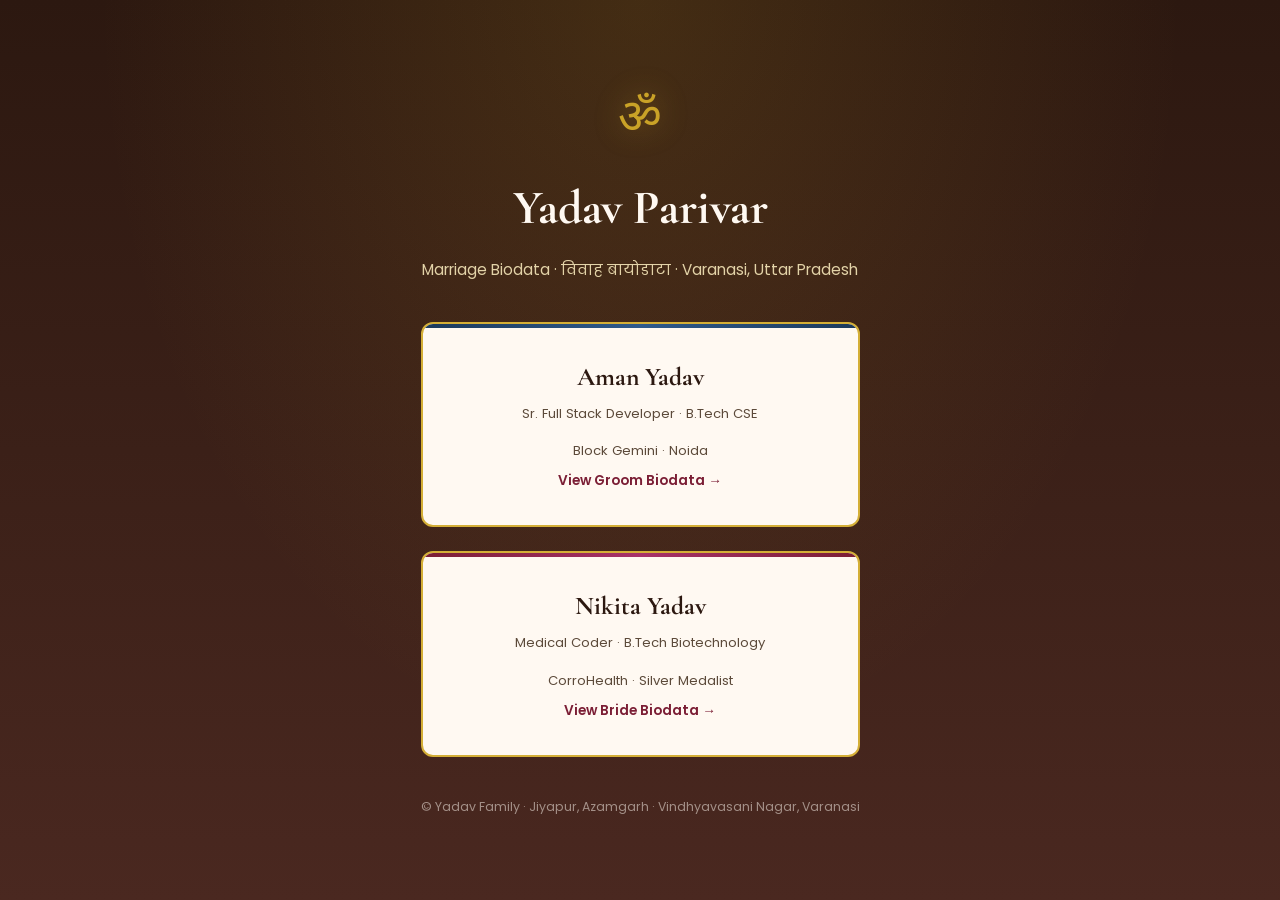
==== index.html @ 24ff95c3 "Add marriage biodata for Aman and Nikita Yadav. Heritage gold traditional design with Hindi-English " ====
<!DOCTYPE html>
<html lang="en">

<head>
  <meta charset="UTF-8" />
  <meta name="viewport" content="width=device-width, initial-scale=1.0" />
  <title>Yadav Family — Marriage Biodata</title>
  <meta name="description" content="Marriage biodata profiles for Aman Yadav and Nikita Yadav — Yadav family, Varanasi." />
  <link rel="stylesheet" href="styles.css" />
</head>

<body>
  <div class="landing">
    <div class="landing-inner">
      <div class="landing-om">ॐ</div>
      <h1>Yadav Parivar</h1>
      <p class="landing-sub">Marriage Biodata · विवाह बायोडाटा · Varanasi, Uttar Pradesh</p>

      <div class="landing-cards">
        <a href="aman-yadav.html" class="landing-card groom">
          <h2>Aman Yadav</h2>
          <p class="role">Sr. Full Stack Developer · B.Tech CSE</p>
          <p style="font-size:0.82rem;color:#5C4A3A;">Block Gemini · Noida</p>
          <span class="cta">View Groom Biodata →</span>
        </a>
        <a href="nikita-yadav.html" class="landing-card bride">
          <h2>Nikita Yadav</h2>
          <p class="role">Medical Coder · B.Tech Biotechnology</p>
          <p style="font-size:0.82rem;color:#5C4A3A;">CorroHealth · Silver Medalist</p>
          <span class="cta">View Bride Biodata →</span>
        </a>
      </div>

      <p class="landing-footer">© Yadav Family · Jiyapur, Azamgarh · Vindhyavasani Nagar, Varanasi</p>
    </div>
  </div>
</body>

</html>
---- styles.css ----
/* ─── Indian Marriage Biodata — Shared Design System ─── */
@import url('https://fonts.googleapis.com/css2?family=Cormorant+Garamond:ital,wght@0,400;0,600;0,700;1,400&family=Noto+Sans+Devanagari:wght@400;500;600&family=Poppins:wght@300;400;500;600&display=swap');

*, *::before, *::after { box-sizing: border-box; margin: 0; padding: 0; }

:root {
  --cream: #FFF9F2;
  --cream2: #FDF3E7;
  --parchment: #FAF0E4;
  --maroon: #7B1E35;
  --maroon-dark: #5C1228;
  --gold: #C9A227;
  --gold-light: #E8C547;
  --gold-pale: #F5E6B8;
  --text: #2C1810;
  --text-muted: #5C4A3A;
  --border-gold: #D4AF37;
  --placeholder-bg: #EDE4D8;
  --ff-display: 'Cormorant Garamond', Georgia, serif;
  --ff-body: 'Poppins', sans-serif;
  --ff-hindi: 'Noto Sans Devanagari', sans-serif;
}

/* Theme variants */
.theme-groom {
  --accent: #1B3A5C;
  --accent-light: #2E5A8C;
  --header-bg: linear-gradient(135deg, #1B3A5C 0%, #2E5A8C 50%, #1B3A5C 100%);
  --ribbon: #1B3A5C;
}

.theme-bride {
  --accent: #8B2252;
  --accent-light: #A8326A;
  --header-bg: linear-gradient(135deg, #7B1E35 0%, #A8326A 50%, #7B1E35 100%);
  --ribbon: #8B2252;
}

html { scroll-behavior: smooth; }

body {
  font-family: var(--ff-body);
  background: #E8DDD0;
  color: var(--text);
  line-height: 1.65;
  min-height: 100vh;
}

/* ─── Landing page ─── */
.landing {
  min-height: 100vh;
  display: flex;
  flex-direction: column;
  align-items: center;
  justify-content: center;
  padding: 2rem;
  background:
    radial-gradient(ellipse at top, rgba(201, 162, 39, 0.15) 0%, transparent 60%),
    linear-gradient(180deg, #2C1810 0%, #4A2820 100%);
}

.landing-inner { text-align: center; max-width: 720px; }

.landing-om {
  font-family: var(--ff-hindi);
  font-size: 3rem;
  color: var(--gold);
  margin-bottom: 0.5rem;
  text-shadow: 0 0 30px rgba(201, 162, 39, 0.4);
}

.landing h1 {
  font-family: var(--ff-display);
  font-size: clamp(2rem, 5vw, 3rem);
  color: var(--cream);
  font-weight: 700;
  margin-bottom: 0.5rem;
}

.landing-sub {
  color: var(--gold-pale);
  font-size: 0.95rem;
  margin-bottom: 2.5rem;
  opacity: 0.9;
}

.landing-cards {
  display: grid;
  grid-template-columns: repeat(auto-fit, minmax(260px, 1fr));
  gap: 1.5rem;
  width: 100%;
}

.landing-card {
  background: var(--cream);
  border: 2px solid var(--border-gold);
  border-radius: 12px;
  padding: 2rem 1.5rem;
  text-decoration: none;
  color: var(--text);
  transition: transform 0.25s, box-shadow 0.25s;
  position: relative;
  overflow: hidden;
}

.landing-card::before {
  content: '';
  position: absolute;
  top: 0; left: 0; right: 0;
  height: 4px;
  background: linear-gradient(90deg, var(--gold), var(--gold-light), var(--gold));
}

.landing-card:hover {
  transform: translateY(-6px);
  box-shadow: 0 20px 40px rgba(0,0,0,0.25);
}

.landing-card.groom::before { background: linear-gradient(90deg, #1B3A5C, #2E5A8C, #1B3A5C); }
.landing-card.bride::before { background: linear-gradient(90deg, #7B1E35, #A8326A, #7B1E35); }

.landing-card h2 {
  font-family: var(--ff-display);
  font-size: 1.6rem;
  margin-bottom: 0.3rem;
}

.landing-card .role {
  font-size: 0.82rem;
  color: var(--text-muted);
  margin-bottom: 1rem;
}

.landing-card .cta {
  display: inline-block;
  margin-top: 0.5rem;
  font-size: 0.85rem;
  font-weight: 600;
  color: var(--maroon);
}

.landing-footer {
  margin-top: 2.5rem;
  font-size: 0.78rem;
  color: rgba(255,249,242,0.5);
}

/* ─── Toolbar ─── */
.toolbar {
  position: sticky;
  top: 0;
  z-index: 100;
  background: rgba(44, 24, 16, 0.92);
  backdrop-filter: blur(12px);
  padding: 0.75rem 1.5rem;
  display: flex;
  justify-content: space-between;
  align-items: center;
  border-bottom: 1px solid rgba(201, 162, 39, 0.3);
}

.toolbar a, .toolbar button {
  font-family: var(--ff-body);
  font-size: 0.8rem;
  text-decoration: none;
  color: var(--gold-pale);
  background: none;
  border: 1px solid rgba(201, 162, 39, 0.4);
  padding: 0.45rem 1rem;
  border-radius: 6px;
  cursor: pointer;
  transition: all 0.2s;
}

.toolbar a:hover, .toolbar button:hover {
  background: rgba(201, 162, 39, 0.15);
  color: var(--gold-light);
}

.toolbar .print-btn {
  background: var(--gold);
  color: var(--maroon-dark);
  border-color: var(--gold);
  font-weight: 600;
}

.toolbar .print-btn:hover {
  background: var(--gold-light);
}

/* ─── Biodata page wrapper ─── */
.biodata-page {
  max-width: 820px;
  margin: 2rem auto 3rem;
  padding: 0 1rem;
}

.biodata-sheet {
  background: var(--cream);
  border: 3px double var(--border-gold);
  border-radius: 4px;
  box-shadow:
    0 0 0 6px var(--cream2),
    0 0 0 8px var(--border-gold),
    0 24px 60px rgba(44, 24, 16, 0.2);
  overflow: hidden;
  position: relative;
}

/* Corner ornaments */
.biodata-sheet::before,
.biodata-sheet::after {
  content: '✦';
  position: absolute;
  font-size: 1.2rem;
  color: var(--gold);
  opacity: 0.6;
  z-index: 1;
}
.biodata-sheet::before { top: 12px; left: 14px; }
.biodata-sheet::after { top: 12px; right: 14px; }

/* ─── Header band ─── */
.bio-header {
  background: var(--header-bg);
  padding: 1.8rem 2rem 1.5rem;
  text-align: center;
  position: relative;
}

.bio-header::after {
  content: '';
  position: absolute;
  bottom: 0; left: 0; right: 0;
  height: 4px;
  background: linear-gradient(90deg, transparent, var(--gold), var(--gold-light), var(--gold), transparent);
}

.bio-om {
  font-family: var(--ff-hindi);
  font-size: 1.8rem;
  color: var(--gold-light);
  margin-bottom: 0.3rem;
}

.bio-invocation {
  font-family: var(--ff-hindi);
  font-size: 0.75rem;
  color: rgba(255,249,242,0.75);
  letter-spacing: 0.05em;
  margin-bottom: 0.8rem;
}

.bio-title-en {
  font-family: var(--ff-display);
  font-size: 0.85rem;
  color: var(--gold-pale);
  letter-spacing: 0.25em;
  text-transform: uppercase;
  margin-bottom: 0.4rem;
}

.bio-name {
  font-family: var(--ff-display);
  font-size: clamp(2.2rem, 5vw, 3rem);
  color: #FFF9F2;
  font-weight: 700;
  line-height: 1.15;
  margin-bottom: 0.3rem;
}

.bio-tagline {
  font-size: 0.88rem;
  color: rgba(255,249,242,0.85);
  font-weight: 300;
  max-width: 520px;
  margin: 0 auto;
}

/* ─── Hero layout: photo + quick facts ─── */
.bio-hero {
  display: grid;
  grid-template-columns: 200px 1fr;
  gap: 1.5rem;
  padding: 1.8rem 2rem;
  border-bottom: 1px solid rgba(212, 175, 55, 0.3);
  background: linear-gradient(180deg, var(--cream2) 0%, var(--cream) 100%);
}

.photo-main {
  width: 180px;
  height: 220px;
  border: 2px solid var(--border-gold);
  border-radius: 4px;
  background: var(--placeholder-bg);
  display: flex;
  flex-direction: column;
  align-items: center;
  justify-content: center;
  gap: 0.5rem;
  color: var(--text-muted);
  font-size: 0.75rem;
  text-align: center;
  padding: 0.5rem;
  position: relative;
  overflow: hidden;
}

.photo-main::before {
  content: '';
  position: absolute;
  inset: 4px;
  border: 1px dashed rgba(212, 175, 55, 0.5);
  border-radius: 2px;
  pointer-events: none;
}

.photo-main .photo-icon {
  font-size: 2.5rem;
  opacity: 0.35;
}

.photo-main img {
  width: 100%;
  height: 100%;
  object-fit: cover;
  display: none;
}

.photo-main.has-photo img { display: block; }
.photo-main.has-photo .photo-placeholder-text { display: none; }

.quick-facts {
  display: grid;
  grid-template-columns: 1fr 1fr;
  gap: 0.6rem 1.2rem;
  align-content: start;
}

.fact-item {
  display: flex;
  flex-direction: column;
  gap: 0.1rem;
}

.fact-label {
  font-family: var(--ff-hindi);
  font-size: 0.68rem;
  color: var(--accent);
  font-weight: 600;
  letter-spacing: 0.02em;
}

.fact-label-en {
  font-size: 0.62rem;
  color: var(--text-muted);
  text-transform: uppercase;
  letter-spacing: 0.06em;
}

.fact-value {
  font-size: 0.88rem;
  color: var(--text);
  font-weight: 500;
}

.fact-value.placeholder {
  color: var(--text-muted);
  font-style: italic;
  font-weight: 400;
}

/* ─── Section blocks ─── */
.bio-body { padding: 0 2rem 2rem; }

.bio-section {
  margin-top: 1.6rem;
}

.section-head {
  display: flex;
  align-items: center;
  gap: 0.8rem;
  margin-bottom: 1rem;
  padding-bottom: 0.5rem;
  border-bottom: 2px solid var(--gold-pale);
}

.section-head .section-icon {
  width: 32px;
  height: 32px;
  background: var(--ribbon);
  color: var(--gold-light);
  border-radius: 50%;
  display: flex;
  align-items: center;
  justify-content: center;
  font-size: 0.9rem;
  flex-shrink: 0;
}

.section-head h3 {
  font-family: var(--ff-display);
  font-size: 1.25rem;
  color: var(--maroon-dark);
  font-weight: 700;
}

.section-head .hindi {
  font-family: var(--ff-hindi);
  font-size: 0.78rem;
  color: var(--text-muted);
  display: block;
  font-weight: 400;
}

/* Detail rows table */
.detail-grid {
  display: grid;
  grid-template-columns: 1fr 1fr;
  gap: 0.5rem 1.5rem;
}

.detail-row {
  display: flex;
  gap: 0.5rem;
  padding: 0.45rem 0;
  border-bottom: 1px dotted rgba(212, 175, 55, 0.25);
  font-size: 0.85rem;
}

.detail-row.full { grid-column: 1 / -1; }

.detail-key {
  min-width: 130px;
  color: var(--text-muted);
  font-size: 0.78rem;
  flex-shrink: 0;
}

.detail-key .hi {
  font-family: var(--ff-hindi);
  display: block;
  color: var(--accent);
  font-weight: 500;
  font-size: 0.72rem;
}

.detail-val {
  color: var(--text);
  font-weight: 500;
}

/* Family cards */
.family-grid {
  display: grid;
  grid-template-columns: 1fr 1fr;
  gap: 0.8rem;
}

.family-card {
  background: var(--parchment);
  border: 1px solid rgba(212, 175, 55, 0.35);
  border-radius: 8px;
  padding: 0.9rem 1rem;
  border-left: 3px solid var(--ribbon);
}

.family-relation {
  font-family: var(--ff-hindi);
  font-size: 0.72rem;
  color: var(--accent);
  font-weight: 600;
  margin-bottom: 0.2rem;
}

.family-name {
  font-family: var(--ff-display);
  font-size: 1.05rem;
  font-weight: 700;
  color: var(--maroon-dark);
  margin-bottom: 0.25rem;
}

.family-detail {
  font-size: 0.78rem;
  color: var(--text-muted);
  line-height: 1.55;
}

/* Photo gallery placeholders */
.photo-gallery {
  display: grid;
  grid-template-columns: repeat(4, 1fr);
  gap: 0.7rem;
  margin-top: 0.5rem;
}

.photo-thumb {
  aspect-ratio: 3/4;
  background: var(--placeholder-bg);
  border: 1px solid rgba(212, 175, 55, 0.4);
  border-radius: 4px;
  display: flex;
  flex-direction: column;
  align-items: center;
  justify-content: center;
  font-size: 0.65rem;
  color: var(--text-muted);
  text-align: center;
  gap: 0.3rem;
}

.photo-thumb .photo-icon { font-size: 1.4rem; opacity: 0.3; }

/* Partner preferences */
.pref-list {
  list-style: none;
  display: grid;
  grid-template-columns: 1fr 1fr;
  gap: 0.4rem 1rem;
}

.pref-list li {
  font-size: 0.84rem;
  color: var(--text);
  padding: 0.35rem 0;
  padding-left: 1rem;
  position: relative;
}

.pref-list li::before {
  content: '◆';
  position: absolute;
  left: 0;
  color: var(--gold);
  font-size: 0.55rem;
  top: 0.55rem;
}

/* Contact footer */
.bio-contact {
  margin-top: 1.6rem;
  padding: 1.2rem 1.5rem;
  background: linear-gradient(135deg, var(--maroon-dark) 0%, var(--maroon) 100%);
  border-radius: 8px;
  color: var(--cream);
  text-align: center;
}

.bio-contact h4 {
  font-family: var(--ff-display);
  font-size: 1.1rem;
  color: var(--gold-light);
  margin-bottom: 0.6rem;
}

.contact-rows {
  display: flex;
  flex-wrap: wrap;
  justify-content: center;
  gap: 0.8rem 2rem;
  font-size: 0.82rem;
}

.contact-rows span { opacity: 0.9; }
.contact-rows strong { color: var(--gold-pale); }

.bio-footer-note {
  text-align: center;
  margin-top: 1.2rem;
  font-family: var(--ff-hindi);
  font-size: 0.72rem;
  color: var(--text-muted);
  opacity: 0.7;
}

/* ─── Print styles ─── */
@media print {
  body { background: white; }
  .toolbar { display: none !important; }
  .biodata-page { margin: 0; padding: 0; max-width: 100%; }
  .biodata-sheet {
    box-shadow: none;
    border: 2px double var(--border-gold);
  }
  .bio-section { break-inside: avoid; }
  .family-card { break-inside: avoid; }
}

@media (max-width: 640px) {
  .bio-hero { grid-template-columns: 1fr; justify-items: center; text-align: center; }
  .quick-facts { grid-template-columns: 1fr; text-align: left; }
  .detail-grid, .family-grid, .pref-list { grid-template-columns: 1fr; }
  .photo-gallery { grid-template-columns: repeat(2, 1fr); }
  .bio-body { padding: 0 1.2rem 1.5rem; }
  .bio-header { padding: 1.5rem 1rem; }
}
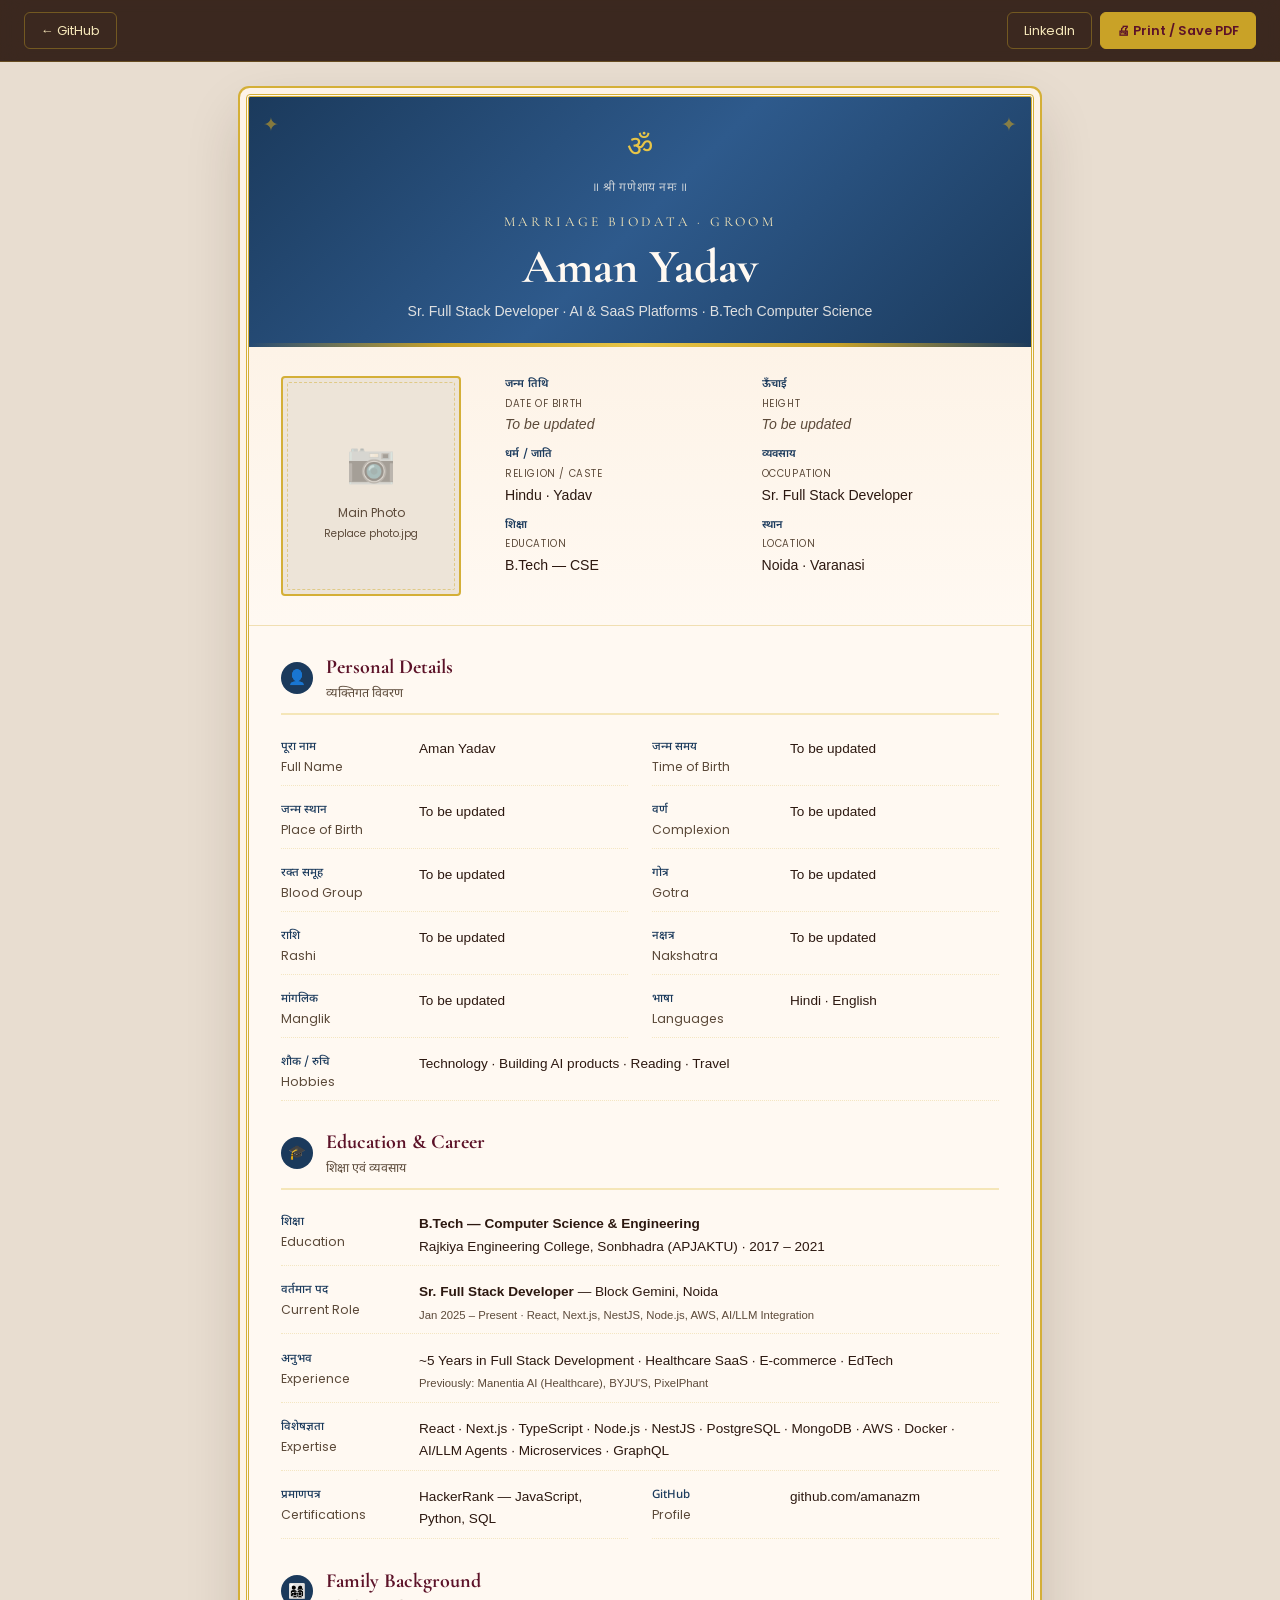
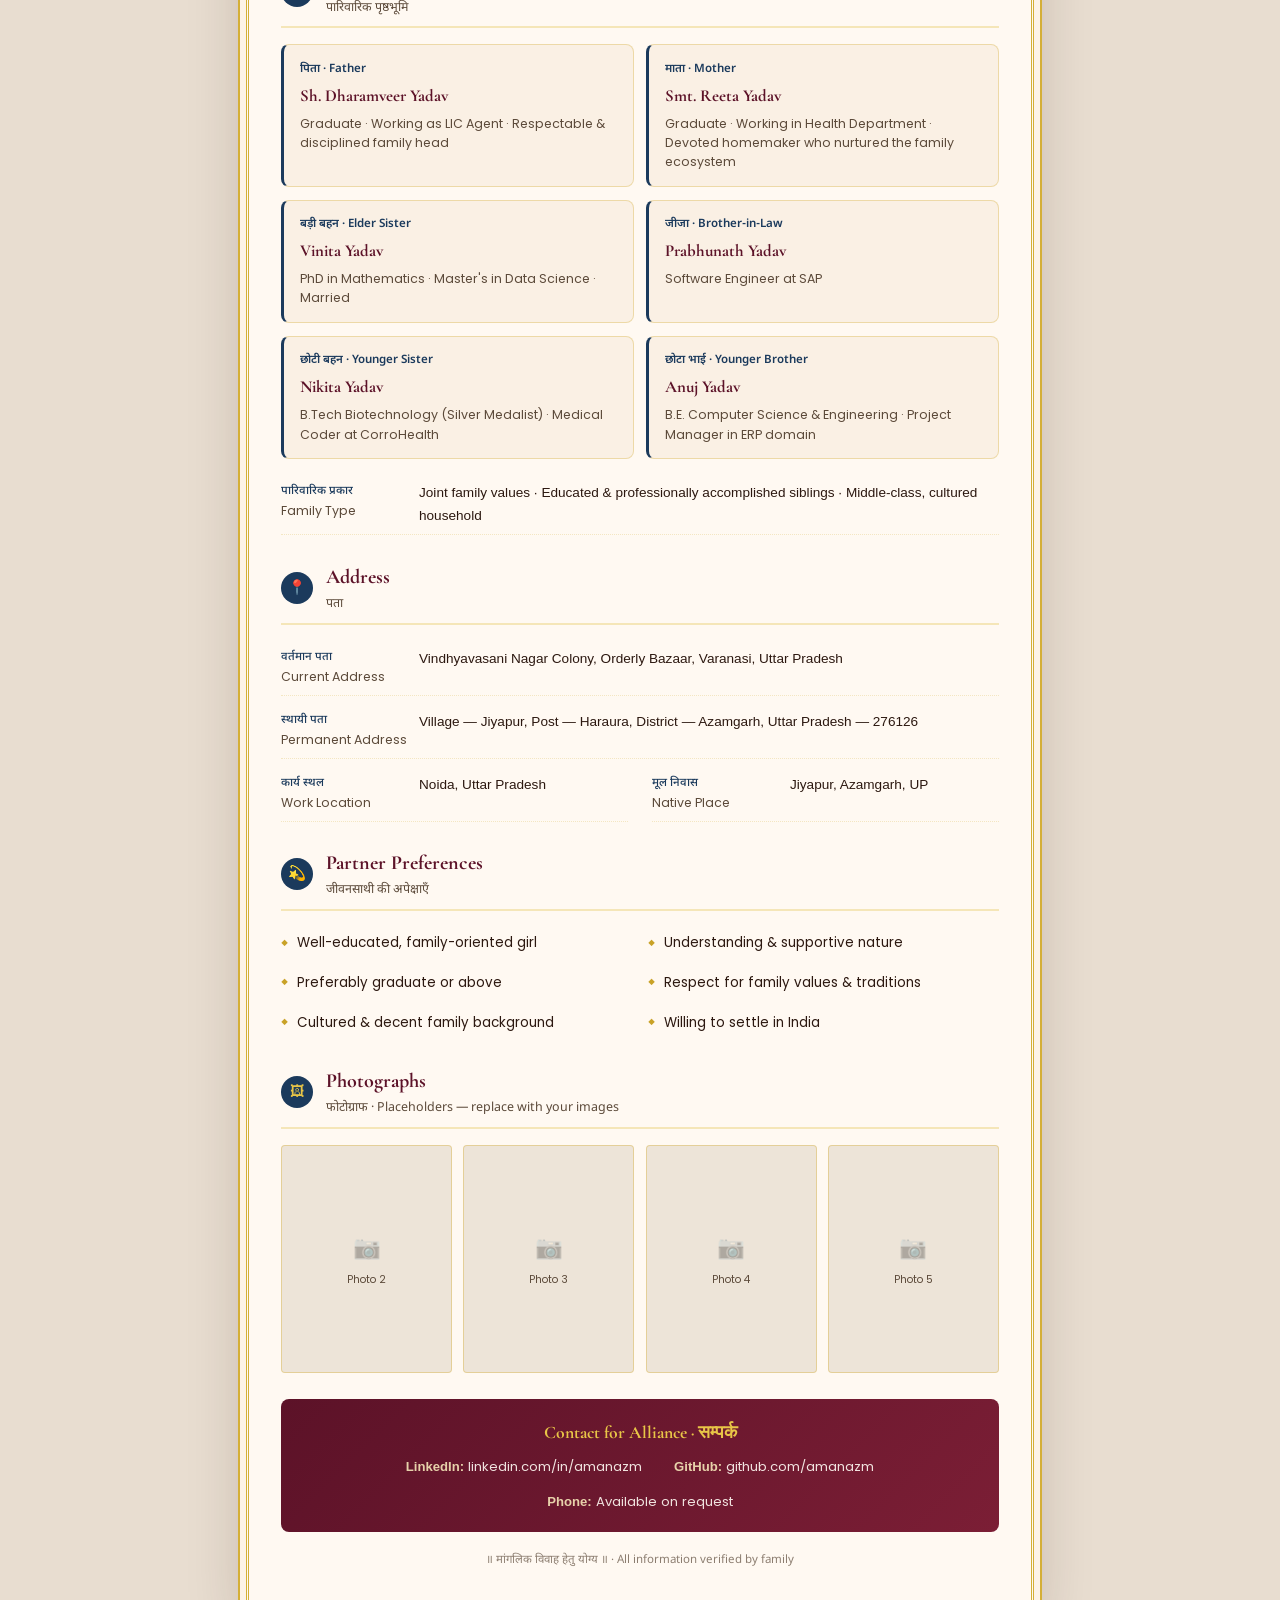
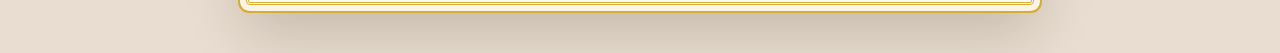
==== commit 2e5529f0: "Make bio-data Aman-only: remove Nikita profile and family hub. Replace landing page with standalone " ====
--- a/index.html
+++ b/index.html
@@ -1,39 +1,311 @@
 <!DOCTYPE html>
-<html lang="en">
+<html lang="hi">
 
 <head>
   <meta charset="UTF-8" />
   <meta name="viewport" content="width=device-width, initial-scale=1.0" />
-  <title>Yadav Family — Marriage Biodata</title>
-  <meta name="description" content="Marriage biodata profiles for Aman Yadav and Nikita Yadav — Yadav family, Varanasi." />
+  <title>Aman Yadav — Marriage Biodata</title>
+  <meta name="description"
+    content="Marriage biodata of Aman Yadav — Sr. Full Stack Developer, B.Tech CSE, Yadav family Varanasi." />
   <link rel="stylesheet" href="styles.css" />
 </head>
 
-<body>
-  <div class="landing">
-    <div class="landing-inner">
-      <div class="landing-om">ॐ</div>
-      <h1>Yadav Parivar</h1>
-      <p class="landing-sub">Marriage Biodata · विवाह बायोडाटा · Varanasi, Uttar Pradesh</p>
-
-      <div class="landing-cards">
-        <a href="aman-yadav.html" class="landing-card groom">
-          <h2>Aman Yadav</h2>
-          <p class="role">Sr. Full Stack Developer · B.Tech CSE</p>
-          <p style="font-size:0.82rem;color:#5C4A3A;">Block Gemini · Noida</p>
-          <span class="cta">View Groom Biodata →</span>
-        </a>
-        <a href="nikita-yadav.html" class="landing-card bride">
-          <h2>Nikita Yadav</h2>
-          <p class="role">Medical Coder · B.Tech Biotechnology</p>
-          <p style="font-size:0.82rem;color:#5C4A3A;">CorroHealth · Silver Medalist</p>
-          <span class="cta">View Bride Biodata →</span>
-        </a>
-      </div>
-
-      <p class="landing-footer">© Yadav Family · Jiyapur, Azamgarh · Vindhyavasani Nagar, Varanasi</p>
+<body class="theme-groom">
+
+  <div class="toolbar">
+    <a href="https://github.com/amanazm" target="_blank" rel="noopener noreferrer">← GitHub</a>
+    <div style="display:flex;gap:0.5rem;">
+      <a href="https://www.linkedin.com/in/amanazm/" target="_blank" rel="noopener noreferrer">LinkedIn</a>
+      <button class="print-btn" onclick="window.print()">🖨 Print / Save PDF</button>
     </div>
   </div>
+
+  <div class="biodata-page">
+    <article class="biodata-sheet">
+
+      <!-- Header -->
+      <header class="bio-header">
+        <div class="bio-om">ॐ</div>
+        <p class="bio-invocation">॥ श्री गणेशाय नमः ॥</p>
+        <p class="bio-title-en">Marriage Biodata · Groom</p>
+        <h1 class="bio-name">Aman Yadav</h1>
+        <p class="bio-tagline">Sr. Full Stack Developer · AI &amp; SaaS Platforms · B.Tech Computer Science</p>
+      </header>
+
+      <!-- Photo + Quick Facts -->
+      <div class="bio-hero">
+        <div class="photo-main" id="mainPhoto">
+          <span class="photo-icon">📷</span>
+          <span class="photo-placeholder-text">Main Photo<br /><small>Replace photo.jpg</small></span>
+          <!-- <img src="photo.jpg" alt="Aman Yadav" /> -->
+        </div>
+        <div class="quick-facts">
+          <div class="fact-item">
+            <span class="fact-label">जन्म तिथि</span>
+            <span class="fact-label-en">Date of Birth</span>
+            <span class="fact-value placeholder">To be updated</span>
+          </div>
+          <div class="fact-item">
+            <span class="fact-label">ऊँचाई</span>
+            <span class="fact-label-en">Height</span>
+            <span class="fact-value placeholder">To be updated</span>
+          </div>
+          <div class="fact-item">
+            <span class="fact-label">धर्म / जाति</span>
+            <span class="fact-label-en">Religion / Caste</span>
+            <span class="fact-value">Hindu · Yadav</span>
+          </div>
+          <div class="fact-item">
+            <span class="fact-label">व्यवसाय</span>
+            <span class="fact-label-en">Occupation</span>
+            <span class="fact-value">Sr. Full Stack Developer</span>
+          </div>
+          <div class="fact-item">
+            <span class="fact-label">शिक्षा</span>
+            <span class="fact-label-en">Education</span>
+            <span class="fact-value">B.Tech — CSE</span>
+          </div>
+          <div class="fact-item">
+            <span class="fact-label">स्थान</span>
+            <span class="fact-label-en">Location</span>
+            <span class="fact-value">Noida · Varanasi</span>
+          </div>
+        </div>
+      </div>
+
+      <div class="bio-body">
+
+        <!-- Personal Details -->
+        <section class="bio-section">
+          <div class="section-head">
+            <div class="section-icon">👤</div>
+            <div>
+              <h3>Personal Details</h3>
+              <span class="hindi">व्यक्तिगत विवरण</span>
+            </div>
+          </div>
+          <div class="detail-grid">
+            <div class="detail-row">
+              <span class="detail-key"><span class="hi">पूरा नाम</span>Full Name</span>
+              <span class="detail-val">Aman Yadav</span>
+            </div>
+            <div class="detail-row">
+              <span class="detail-key"><span class="hi">जन्म समय</span>Time of Birth</span>
+              <span class="detail-val placeholder">To be updated</span>
+            </div>
+            <div class="detail-row">
+              <span class="detail-key"><span class="hi">जन्म स्थान</span>Place of Birth</span>
+              <span class="detail-val placeholder">To be updated</span>
+            </div>
+            <div class="detail-row">
+              <span class="detail-key"><span class="hi">वर्ण</span>Complexion</span>
+              <span class="detail-val placeholder">To be updated</span>
+            </div>
+            <div class="detail-row">
+              <span class="detail-key"><span class="hi">रक्त समूह</span>Blood Group</span>
+              <span class="detail-val placeholder">To be updated</span>
+            </div>
+            <div class="detail-row">
+              <span class="detail-key"><span class="hi">गोत्र</span>Gotra</span>
+              <span class="detail-val placeholder">To be updated</span>
+            </div>
+            <div class="detail-row">
+              <span class="detail-key"><span class="hi">राशि</span>Rashi</span>
+              <span class="detail-val placeholder">To be updated</span>
+            </div>
+            <div class="detail-row">
+              <span class="detail-key"><span class="hi">नक्षत्र</span>Nakshatra</span>
+              <span class="detail-val placeholder">To be updated</span>
+            </div>
+            <div class="detail-row">
+              <span class="detail-key"><span class="hi">मांगलिक</span>Manglik</span>
+              <span class="detail-val placeholder">To be updated</span>
+            </div>
+            <div class="detail-row">
+              <span class="detail-key"><span class="hi">भाषा</span>Languages</span>
+              <span class="detail-val">Hindi · English</span>
+            </div>
+            <div class="detail-row full">
+              <span class="detail-key"><span class="hi">शौक / रुचि</span>Hobbies</span>
+              <span class="detail-val">Technology · Building AI products · Reading · Travel</span>
+            </div>
+          </div>
+        </section>
+
+        <!-- Education & Career -->
+        <section class="bio-section">
+          <div class="section-head">
+            <div class="section-icon">🎓</div>
+            <div>
+              <h3>Education &amp; Career</h3>
+              <span class="hindi">शिक्षा एवं व्यवसाय</span>
+            </div>
+          </div>
+          <div class="detail-grid">
+            <div class="detail-row full">
+              <span class="detail-key"><span class="hi">शिक्षा</span>Education</span>
+              <span class="detail-val"><strong>B.Tech — Computer Science &amp; Engineering</strong><br />
+                Rajkiya Engineering College, Sonbhadra (APJAKTU) · 2017 – 2021</span>
+            </div>
+            <div class="detail-row full">
+              <span class="detail-key"><span class="hi">वर्तमान पद</span>Current Role</span>
+              <span class="detail-val"><strong>Sr. Full Stack Developer</strong> — Block Gemini, Noida<br />
+                <small style="color:#5C4A3A;">Jan 2025 – Present · React, Next.js, NestJS, Node.js, AWS, AI/LLM
+                  Integration</small></span>
+            </div>
+            <div class="detail-row full">
+              <span class="detail-key"><span class="hi">अनुभव</span>Experience</span>
+              <span class="detail-val">~5 Years in Full Stack Development · Healthcare SaaS · E-commerce · EdTech<br />
+                <small style="color:#5C4A3A;">Previously: Manentia AI (Healthcare), BYJU'S, PixelPhant</small></span>
+            </div>
+            <div class="detail-row full">
+              <span class="detail-key"><span class="hi">विशेषज्ञता</span>Expertise</span>
+              <span class="detail-val">React · Next.js · TypeScript · Node.js · NestJS · PostgreSQL · MongoDB · AWS ·
+                Docker · AI/LLM Agents · Microservices · GraphQL</span>
+            </div>
+            <div class="detail-row">
+              <span class="detail-key"><span class="hi">प्रमाणपत्र</span>Certifications</span>
+              <span class="detail-val">HackerRank — JavaScript, Python, SQL</span>
+            </div>
+            <div class="detail-row">
+              <span class="detail-key"><span class="hi">GitHub</span>Profile</span>
+              <span class="detail-val">github.com/amanazm</span>
+            </div>
+          </div>
+        </section>
+
+        <!-- Family Background -->
+        <section class="bio-section">
+          <div class="section-head">
+            <div class="section-icon">👨‍👩‍👧‍👦</div>
+            <div>
+              <h3>Family Background</h3>
+              <span class="hindi">पारिवारिक पृष्ठभूमि</span>
+            </div>
+          </div>
+          <div class="family-grid">
+            <div class="family-card">
+              <div class="family-relation">पिता · Father</div>
+              <div class="family-name">Sh. Dharamveer Yadav</div>
+              <div class="family-detail">Graduate · Working as LIC Agent · Respectable &amp; disciplined family head
+              </div>
+            </div>
+            <div class="family-card">
+              <div class="family-relation">माता · Mother</div>
+              <div class="family-name">Smt. Reeta Yadav</div>
+              <div class="family-detail">Graduate · Working in Health Department · Devoted homemaker who nurtured the
+                family ecosystem</div>
+            </div>
+            <div class="family-card">
+              <div class="family-relation">बड़ी बहन · Elder Sister</div>
+              <div class="family-name">Vinita Yadav</div>
+              <div class="family-detail">PhD in Mathematics · Master's in Data Science · Married</div>
+            </div>
+            <div class="family-card">
+              <div class="family-relation">जीजा · Brother-in-Law</div>
+              <div class="family-name">Prabhunath Yadav</div>
+              <div class="family-detail">Software Engineer at SAP</div>
+            </div>
+            <div class="family-card">
+              <div class="family-relation">छोटी बहन · Younger Sister</div>
+              <div class="family-name">Nikita Yadav</div>
+              <div class="family-detail">B.Tech Biotechnology (Silver Medalist) · Medical Coder at CorroHealth</div>
+            </div>
+            <div class="family-card">
+              <div class="family-relation">छोटा भाई · Younger Brother</div>
+              <div class="family-name">Anuj Yadav</div>
+              <div class="family-detail">B.E. Computer Science &amp; Engineering · Project Manager in ERP domain</div>
+            </div>
+          </div>
+          <div class="detail-grid" style="margin-top:1rem;">
+            <div class="detail-row full">
+              <span class="detail-key"><span class="hi">पारिवारिक प्रकार</span>Family Type</span>
+              <span class="detail-val">Joint family values · Educated &amp; professionally accomplished siblings ·
+                Middle-class, cultured household</span>
+            </div>
+          </div>
+        </section>
+
+        <!-- Address -->
+        <section class="bio-section">
+          <div class="section-head">
+            <div class="section-icon">📍</div>
+            <div>
+              <h3>Address</h3>
+              <span class="hindi">पता</span>
+            </div>
+          </div>
+          <div class="detail-grid">
+            <div class="detail-row full">
+              <span class="detail-key"><span class="hi">वर्तमान पता</span>Current Address</span>
+              <span class="detail-val">Vindhyavasani Nagar Colony, Orderly Bazaar, Varanasi, Uttar Pradesh</span>
+            </div>
+            <div class="detail-row full">
+              <span class="detail-key"><span class="hi">स्थायी पता</span>Permanent Address</span>
+              <span class="detail-val">Village — Jiyapur, Post — Haraura, District — Azamgarh, Uttar Pradesh —
+                276126</span>
+            </div>
+            <div class="detail-row">
+              <span class="detail-key"><span class="hi">कार्य स्थल</span>Work Location</span>
+              <span class="detail-val">Noida, Uttar Pradesh</span>
+            </div>
+            <div class="detail-row">
+              <span class="detail-key"><span class="hi">मूल निवास</span>Native Place</span>
+              <span class="detail-val">Jiyapur, Azamgarh, UP</span>
+            </div>
+          </div>
+        </section>
+
+        <!-- Partner Preferences -->
+        <section class="bio-section">
+          <div class="section-head">
+            <div class="section-icon">💫</div>
+            <div>
+              <h3>Partner Preferences</h3>
+              <span class="hindi">जीवनसाथी की अपेक्षाएँ</span>
+            </div>
+          </div>
+          <ul class="pref-list">
+            <li>Well-educated, family-oriented girl</li>
+            <li>Understanding &amp; supportive nature</li>
+            <li>Preferably graduate or above</li>
+            <li>Respect for family values &amp; traditions</li>
+            <li>Cultured &amp; decent family background</li>
+            <li>Willing to settle in India</li>
+          </ul>
+        </section>
+
+        <!-- Photo Gallery Placeholders -->
+        <section class="bio-section">
+          <div class="section-head">
+            <div class="section-icon">🖼</div>
+            <div>
+              <h3>Photographs</h3>
+              <span class="hindi">फोटोग्राफ · Placeholders — replace with your images</span>
+            </div>
+          </div>
+          <div class="photo-gallery">
+            <div class="photo-thumb"><span class="photo-icon">📷</span>Photo 2</div>
+            <div class="photo-thumb"><span class="photo-icon">📷</span>Photo 3</div>
+            <div class="photo-thumb"><span class="photo-icon">📷</span>Photo 4</div>
+            <div class="photo-thumb"><span class="photo-icon">📷</span>Photo 5</div>
+          </div>
+        </section>
+
+        <!-- Contact -->
+        <div class="bio-contact">
+          <h4>Contact for Alliance · सम्पर्क</h4>
+          <div class="contact-rows">
+            <span><strong>LinkedIn:</strong> linkedin.com/in/amanazm</span>
+            <span><strong>GitHub:</strong> github.com/amanazm</span>
+            <span><strong>Phone:</strong> Available on request</span>
+          </div>
+        </div>
+
+        <p class="bio-footer-note">॥ मांगलिक विवाह हेतु योग्य ॥ · All information verified by family</p>
+      </div>
+    </article>
+  </div>
 </body>
 
 </html>
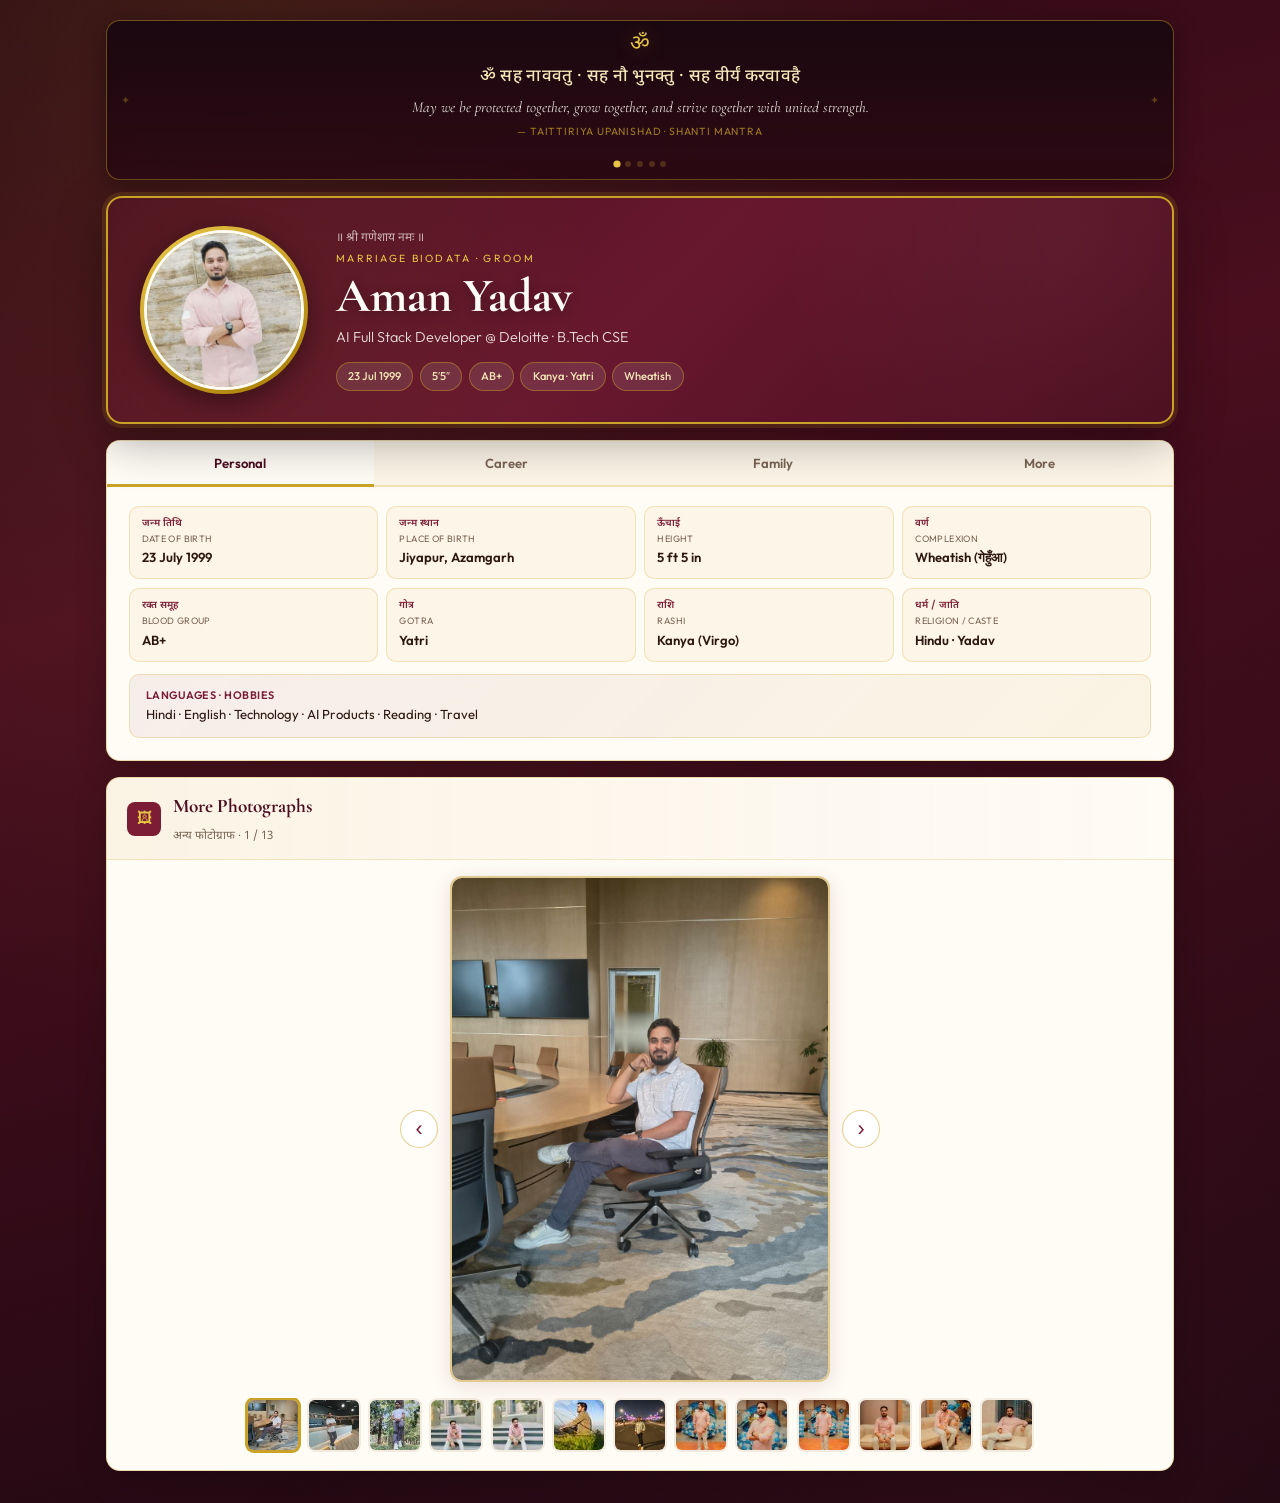
==== commit 8483b099: "Redesign marriage biodata with royal theme, photos, and sacred quotes header." ====
--- a/index.html
+++ b/index.html
@@ -6,306 +6,285 @@
   <meta name="viewport" content="width=device-width, initial-scale=1.0" />
   <title>Aman Yadav — Marriage Biodata</title>
   <meta name="description"
-    content="Marriage biodata of Aman Yadav — Sr. Full Stack Developer, B.Tech CSE, Yadav family Varanasi." />
+    content="Marriage biodata of Aman Yadav — AI Full Stack Developer at Deloitte, B.Tech CSE, Yadav family Varanasi." />
   <link rel="stylesheet" href="styles.css" />
+  <link rel="preload" as="image" href="pic/web/profile.jpg" fetchpriority="high" />
 </head>
 
 <body class="theme-groom">
 
-  <div class="toolbar">
-    <a href="https://github.com/amanazm" target="_blank" rel="noopener noreferrer">← GitHub</a>
-    <div style="display:flex;gap:0.5rem;">
-      <a href="https://www.linkedin.com/in/amanazm/" target="_blank" rel="noopener noreferrer">LinkedIn</a>
-      <button class="print-btn" onclick="window.print()">🖨 Print / Save PDF</button>
-    </div>
-  </div>
-
-  <div class="biodata-page">
-    <article class="biodata-sheet">
-
-      <!-- Header -->
-      <header class="bio-header">
-        <div class="bio-om">ॐ</div>
-        <p class="bio-invocation">॥ श्री गणेशाय नमः ॥</p>
-        <p class="bio-title-en">Marriage Biodata · Groom</p>
-        <h1 class="bio-name">Aman Yadav</h1>
-        <p class="bio-tagline">Sr. Full Stack Developer · AI &amp; SaaS Platforms · B.Tech Computer Science</p>
-      </header>
-
-      <!-- Photo + Quick Facts -->
-      <div class="bio-hero">
-        <div class="photo-main" id="mainPhoto">
-          <span class="photo-icon">📷</span>
-          <span class="photo-placeholder-text">Main Photo<br /><small>Replace photo.jpg</small></span>
-          <!-- <img src="photo.jpg" alt="Aman Yadav" /> -->
-        </div>
-        <div class="quick-facts">
-          <div class="fact-item">
-            <span class="fact-label">जन्म तिथि</span>
-            <span class="fact-label-en">Date of Birth</span>
-            <span class="fact-value placeholder">To be updated</span>
-          </div>
-          <div class="fact-item">
-            <span class="fact-label">ऊँचाई</span>
-            <span class="fact-label-en">Height</span>
-            <span class="fact-value placeholder">To be updated</span>
-          </div>
-          <div class="fact-item">
-            <span class="fact-label">धर्म / जाति</span>
-            <span class="fact-label-en">Religion / Caste</span>
-            <span class="fact-value">Hindu · Yadav</span>
-          </div>
-          <div class="fact-item">
-            <span class="fact-label">व्यवसाय</span>
-            <span class="fact-label-en">Occupation</span>
-            <span class="fact-value">Sr. Full Stack Developer</span>
-          </div>
-          <div class="fact-item">
-            <span class="fact-label">शिक्षा</span>
-            <span class="fact-label-en">Education</span>
-            <span class="fact-value">B.Tech — CSE</span>
-          </div>
-          <div class="fact-item">
-            <span class="fact-label">स्थान</span>
-            <span class="fact-label-en">Location</span>
-            <span class="fact-value">Noida · Varanasi</span>
-          </div>
-        </div>
-      </div>
-
-      <div class="bio-body">
-
-        <!-- Personal Details -->
-        <section class="bio-section">
-          <div class="section-head">
-            <div class="section-icon">👤</div>
-            <div>
-              <h3>Personal Details</h3>
-              <span class="hindi">व्यक्तिगत विवरण</span>
+  <main class="biodata-app">
+
+    <header class="sacred-header" aria-label="Sacred wisdom">
+      <span class="sacred-om" aria-hidden="true">ॐ</span>
+      <div class="sacred-quote-wrap">
+        <blockquote class="sacred-quote active" data-index="0">
+          <p class="quote-sanskrit">ॐ सह नाववतु · सह नौ भुनक्तु · सह वीर्यं करवावहै</p>
+          <p class="quote-meaning">May we be protected together, grow together, and strive together with united strength.</p>
+          <cite class="quote-source">— Taittiriya Upanishad · Shanti Mantra</cite>
+        </blockquote>
+        <blockquote class="sacred-quote" data-index="1">
+          <p class="quote-sanskrit">यत्र नार्यस्तु पूज्यन्ते रमन्ते तत्र देवताः</p>
+          <p class="quote-meaning">Where women are honored and respected, there the divine powers rejoice and dwell.</p>
+          <cite class="quote-source">— Manusmriti 3.56</cite>
+        </blockquote>
+        <blockquote class="sacred-quote" data-index="2">
+          <p class="quote-sanskrit">वसुधैव कुटुम्बकम्</p>
+          <p class="quote-meaning">The whole world is one family — in marriage, two families unite into one sacred bond.</p>
+          <cite class="quote-source">— Maha Upanishad 6.71</cite>
+        </blockquote>
+        <blockquote class="sacred-quote" data-index="3">
+          <p class="quote-sanskrit">आत्मौपम्येन सर्वत्र समं पश्यति योऽर्जुन · सुखं वा यदि वा दुःखं स योगी परमो मतः</p>
+          <p class="quote-meaning">One who sees all beings as equal to oneself, in joy and in sorrow — such a soul walks the highest path of life.</p>
+          <cite class="quote-source">— Bhagavad Gita 6.32</cite>
+        </blockquote>
+        <blockquote class="sacred-quote" data-index="4">
+          <p class="quote-sanskrit">धर्मो रक्षति रक्षितः</p>
+          <p class="quote-meaning">Righteousness protects those who uphold it — a life built on dharma brings lasting peace to a home.</p>
+          <cite class="quote-source">— Bhagavad Gita · Essence of Dharma</cite>
+        </blockquote>
+      </div>
+      <nav class="quote-dots" id="quoteDots" aria-label="Quote navigation"></nav>
+    </header>
+
+    <section class="hero-banner">
+      <div class="hero-profile">
+        <div class="profile-ring">
+          <img src="pic/web/profile.jpg" alt="Aman Yadav" class="profile-photo" width="340" height="340"
+            decoding="async" fetchpriority="high" />
+        </div>
+      </div>
+      <div class="hero-content">
+        <p class="hero-invocation">॥ श्री गणेशाय नमः ॥</p>
+        <p class="hero-label">Marriage Biodata · Groom</p>
+        <h1 class="hero-name">Aman Yadav</h1>
+        <p class="hero-tagline">AI Full Stack Developer @ Deloitte · B.Tech CSE</p>
+        <div class="hero-chips">
+          <span class="chip">23 Jul 1999</span>
+          <span class="chip">5′5″</span>
+          <span class="chip">AB+</span>
+          <span class="chip">Kanya · Yatri</span>
+          <span class="chip">Wheatish</span>
+        </div>
+      </div>
+    </section>
+
+    <section class="panel panel-info">
+      <nav class="tab-nav" role="tablist">
+        <button class="tab active" role="tab" data-tab="personal" aria-selected="true">Personal</button>
+        <button class="tab" role="tab" data-tab="career">Career</button>
+        <button class="tab" role="tab" data-tab="family">Family</button>
+        <button class="tab" role="tab" data-tab="more">More</button>
+      </nav>
+
+      <div class="tab-panel active" id="tab-personal" role="tabpanel">
+        <div class="stat-cards">
+          <div class="stat-card">
+            <span class="stat-hi">जन्म तिथि</span>
+            <span class="stat-label">Date of Birth</span>
+            <span class="stat-value">23 July 1999</span>
+          </div>
+          <div class="stat-card">
+            <span class="stat-hi">जन्म स्थान</span>
+            <span class="stat-label">Place of Birth</span>
+            <span class="stat-value">Jiyapur, Azamgarh</span>
+          </div>
+          <div class="stat-card">
+            <span class="stat-hi">ऊँचाई</span>
+            <span class="stat-label">Height</span>
+            <span class="stat-value">5 ft 5 in</span>
+          </div>
+          <div class="stat-card">
+            <span class="stat-hi">वर्ण</span>
+            <span class="stat-label">Complexion</span>
+            <span class="stat-value">Wheatish (गेहुँआ)</span>
+          </div>
+          <div class="stat-card">
+            <span class="stat-hi">रक्त समूह</span>
+            <span class="stat-label">Blood Group</span>
+            <span class="stat-value">AB+</span>
+          </div>
+          <div class="stat-card">
+            <span class="stat-hi">गोत्र</span>
+            <span class="stat-label">Gotra</span>
+            <span class="stat-value">Yatri</span>
+          </div>
+          <div class="stat-card">
+            <span class="stat-hi">राशि</span>
+            <span class="stat-label">Rashi</span>
+            <span class="stat-value">Kanya (Virgo)</span>
+          </div>
+          <div class="stat-card">
+            <span class="stat-hi">धर्म / जाति</span>
+            <span class="stat-label">Religion / Caste</span>
+            <span class="stat-value">Hindu · Yadav</span>
+          </div>
+        </div>
+        <div class="detail-banner">
+          <span class="detail-banner-key">Languages · Hobbies</span>
+          <span class="detail-banner-val">Hindi · English · Technology · AI Products · Reading · Travel</span>
+        </div>
+      </div>
+
+      <div class="tab-panel" id="tab-career" role="tabpanel">
+        <div class="highlight-card">
+          <div class="highlight-badge">Current</div>
+          <h3>AI Full Stack Developer</h3>
+          <p class="highlight-org">Deloitte · Noida</p>
+          <p class="highlight-desc">Building enterprise AI solutions — React, Next.js, NestJS, Node.js, AWS, LLM Integration</p>
+        </div>
+        <div class="timeline">
+          <div class="timeline-item">
+            <div class="timeline-dot"></div>
+            <div class="timeline-content">
+              <strong>B.Tech — Computer Science &amp; Engineering</strong>
+              <span>Rajkiya Engineering College, Sonbhadra (APJAKTU) · 2017 – 2021</span>
             </div>
           </div>
-          <div class="detail-grid">
-            <div class="detail-row">
-              <span class="detail-key"><span class="hi">पूरा नाम</span>Full Name</span>
-              <span class="detail-val">Aman Yadav</span>
+          <div class="timeline-item">
+            <div class="timeline-dot"></div>
+            <div class="timeline-content">
+              <strong>Sr. Full Stack Developer — Block Gemini</strong>
+              <span>Healthcare SaaS · AI/LLM Agents · React · Next.js · AWS</span>
             </div>
-            <div class="detail-row">
-              <span class="detail-key"><span class="hi">जन्म समय</span>Time of Birth</span>
-              <span class="detail-val placeholder">To be updated</span>
+          </div>
+          <div class="timeline-item">
+            <div class="timeline-dot"></div>
+            <div class="timeline-content">
+              <strong>~5 Years Experience</strong>
+              <span>Manentia AI · BYJU'S · PixelPhant · E-commerce · EdTech</span>
             </div>
-            <div class="detail-row">
-              <span class="detail-key"><span class="hi">जन्म स्थान</span>Place of Birth</span>
-              <span class="detail-val placeholder">To be updated</span>
-            </div>
-            <div class="detail-row">
-              <span class="detail-key"><span class="hi">वर्ण</span>Complexion</span>
-              <span class="detail-val placeholder">To be updated</span>
-            </div>
-            <div class="detail-row">
-              <span class="detail-key"><span class="hi">रक्त समूह</span>Blood Group</span>
-              <span class="detail-val placeholder">To be updated</span>
-            </div>
-            <div class="detail-row">
-              <span class="detail-key"><span class="hi">गोत्र</span>Gotra</span>
-              <span class="detail-val placeholder">To be updated</span>
-            </div>
-            <div class="detail-row">
-              <span class="detail-key"><span class="hi">राशि</span>Rashi</span>
-              <span class="detail-val placeholder">To be updated</span>
-            </div>
-            <div class="detail-row">
-              <span class="detail-key"><span class="hi">नक्षत्र</span>Nakshatra</span>
-              <span class="detail-val placeholder">To be updated</span>
-            </div>
-            <div class="detail-row">
-              <span class="detail-key"><span class="hi">मांगलिक</span>Manglik</span>
-              <span class="detail-val placeholder">To be updated</span>
-            </div>
-            <div class="detail-row">
-              <span class="detail-key"><span class="hi">भाषा</span>Languages</span>
-              <span class="detail-val">Hindi · English</span>
-            </div>
-            <div class="detail-row full">
-              <span class="detail-key"><span class="hi">शौक / रुचि</span>Hobbies</span>
-              <span class="detail-val">Technology · Building AI products · Reading · Travel</span>
-            </div>
-          </div>
-        </section>
-
-        <!-- Education & Career -->
-        <section class="bio-section">
-          <div class="section-head">
-            <div class="section-icon">🎓</div>
-            <div>
-              <h3>Education &amp; Career</h3>
-              <span class="hindi">शिक्षा एवं व्यवसाय</span>
-            </div>
-          </div>
-          <div class="detail-grid">
-            <div class="detail-row full">
-              <span class="detail-key"><span class="hi">शिक्षा</span>Education</span>
-              <span class="detail-val"><strong>B.Tech — Computer Science &amp; Engineering</strong><br />
-                Rajkiya Engineering College, Sonbhadra (APJAKTU) · 2017 – 2021</span>
-            </div>
-            <div class="detail-row full">
-              <span class="detail-key"><span class="hi">वर्तमान पद</span>Current Role</span>
-              <span class="detail-val"><strong>Sr. Full Stack Developer</strong> — Block Gemini, Noida<br />
-                <small style="color:#5C4A3A;">Jan 2025 – Present · React, Next.js, NestJS, Node.js, AWS, AI/LLM
-                  Integration</small></span>
-            </div>
-            <div class="detail-row full">
-              <span class="detail-key"><span class="hi">अनुभव</span>Experience</span>
-              <span class="detail-val">~5 Years in Full Stack Development · Healthcare SaaS · E-commerce · EdTech<br />
-                <small style="color:#5C4A3A;">Previously: Manentia AI (Healthcare), BYJU'S, PixelPhant</small></span>
-            </div>
-            <div class="detail-row full">
-              <span class="detail-key"><span class="hi">विशेषज्ञता</span>Expertise</span>
-              <span class="detail-val">React · Next.js · TypeScript · Node.js · NestJS · PostgreSQL · MongoDB · AWS ·
-                Docker · AI/LLM Agents · Microservices · GraphQL</span>
-            </div>
-            <div class="detail-row">
-              <span class="detail-key"><span class="hi">प्रमाणपत्र</span>Certifications</span>
-              <span class="detail-val">HackerRank — JavaScript, Python, SQL</span>
-            </div>
-            <div class="detail-row">
-              <span class="detail-key"><span class="hi">GitHub</span>Profile</span>
-              <span class="detail-val">github.com/amanazm</span>
-            </div>
-          </div>
-        </section>
-
-        <!-- Family Background -->
-        <section class="bio-section">
-          <div class="section-head">
-            <div class="section-icon">👨‍👩‍👧‍👦</div>
-            <div>
-              <h3>Family Background</h3>
-              <span class="hindi">पारिवारिक पृष्ठभूमि</span>
-            </div>
-          </div>
-          <div class="family-grid">
-            <div class="family-card">
-              <div class="family-relation">पिता · Father</div>
-              <div class="family-name">Sh. Dharamveer Yadav</div>
-              <div class="family-detail">Graduate · Working as LIC Agent · Respectable &amp; disciplined family head
-              </div>
-            </div>
-            <div class="family-card">
-              <div class="family-relation">माता · Mother</div>
-              <div class="family-name">Smt. Reeta Yadav</div>
-              <div class="family-detail">Graduate · Working in Health Department · Devoted homemaker who nurtured the
-                family ecosystem</div>
-            </div>
-            <div class="family-card">
-              <div class="family-relation">बड़ी बहन · Elder Sister</div>
-              <div class="family-name">Vinita Yadav</div>
-              <div class="family-detail">PhD in Mathematics · Master's in Data Science · Married</div>
-            </div>
-            <div class="family-card">
-              <div class="family-relation">जीजा · Brother-in-Law</div>
-              <div class="family-name">Prabhunath Yadav</div>
-              <div class="family-detail">Software Engineer at SAP</div>
-            </div>
-            <div class="family-card">
-              <div class="family-relation">छोटी बहन · Younger Sister</div>
-              <div class="family-name">Nikita Yadav</div>
-              <div class="family-detail">B.Tech Biotechnology (Silver Medalist) · Medical Coder at CorroHealth</div>
-            </div>
-            <div class="family-card">
-              <div class="family-relation">छोटा भाई · Younger Brother</div>
-              <div class="family-name">Anuj Yadav</div>
-              <div class="family-detail">B.E. Computer Science &amp; Engineering · Project Manager in ERP domain</div>
-            </div>
-          </div>
-          <div class="detail-grid" style="margin-top:1rem;">
-            <div class="detail-row full">
-              <span class="detail-key"><span class="hi">पारिवारिक प्रकार</span>Family Type</span>
-              <span class="detail-val">Joint family values · Educated &amp; professionally accomplished siblings ·
-                Middle-class, cultured household</span>
-            </div>
-          </div>
-        </section>
-
-        <!-- Address -->
-        <section class="bio-section">
-          <div class="section-head">
-            <div class="section-icon">📍</div>
-            <div>
-              <h3>Address</h3>
-              <span class="hindi">पता</span>
-            </div>
-          </div>
-          <div class="detail-grid">
-            <div class="detail-row full">
-              <span class="detail-key"><span class="hi">वर्तमान पता</span>Current Address</span>
-              <span class="detail-val">Vindhyavasani Nagar Colony, Orderly Bazaar, Varanasi, Uttar Pradesh</span>
-            </div>
-            <div class="detail-row full">
-              <span class="detail-key"><span class="hi">स्थायी पता</span>Permanent Address</span>
-              <span class="detail-val">Village — Jiyapur, Post — Haraura, District — Azamgarh, Uttar Pradesh —
-                276126</span>
-            </div>
-            <div class="detail-row">
-              <span class="detail-key"><span class="hi">कार्य स्थल</span>Work Location</span>
-              <span class="detail-val">Noida, Uttar Pradesh</span>
-            </div>
-            <div class="detail-row">
-              <span class="detail-key"><span class="hi">मूल निवास</span>Native Place</span>
-              <span class="detail-val">Jiyapur, Azamgarh, UP</span>
-            </div>
-          </div>
-        </section>
-
-        <!-- Partner Preferences -->
-        <section class="bio-section">
-          <div class="section-head">
-            <div class="section-icon">💫</div>
-            <div>
-              <h3>Partner Preferences</h3>
-              <span class="hindi">जीवनसाथी की अपेक्षाएँ</span>
-            </div>
-          </div>
-          <ul class="pref-list">
-            <li>Well-educated, family-oriented girl</li>
-            <li>Understanding &amp; supportive nature</li>
-            <li>Preferably graduate or above</li>
-            <li>Respect for family values &amp; traditions</li>
-            <li>Cultured &amp; decent family background</li>
-            <li>Willing to settle in India</li>
-          </ul>
-        </section>
-
-        <!-- Photo Gallery Placeholders -->
-        <section class="bio-section">
-          <div class="section-head">
-            <div class="section-icon">🖼</div>
-            <div>
-              <h3>Photographs</h3>
-              <span class="hindi">फोटोग्राफ · Placeholders — replace with your images</span>
-            </div>
-          </div>
-          <div class="photo-gallery">
-            <div class="photo-thumb"><span class="photo-icon">📷</span>Photo 2</div>
-            <div class="photo-thumb"><span class="photo-icon">📷</span>Photo 3</div>
-            <div class="photo-thumb"><span class="photo-icon">📷</span>Photo 4</div>
-            <div class="photo-thumb"><span class="photo-icon">📷</span>Photo 5</div>
-          </div>
-        </section>
-
-        <!-- Contact -->
-        <div class="bio-contact">
-          <h4>Contact for Alliance · सम्पर्क</h4>
-          <div class="contact-rows">
-            <span><strong>LinkedIn:</strong> linkedin.com/in/amanazm</span>
-            <span><strong>GitHub:</strong> github.com/amanazm</span>
-            <span><strong>Phone:</strong> Available on request</span>
-          </div>
-        </div>
-
-        <p class="bio-footer-note">॥ मांगलिक विवाह हेतु योग्य ॥ · All information verified by family</p>
-      </div>
-    </article>
-  </div>
+          </div>
+        </div>
+        <div class="skill-cloud">
+          <span>React</span><span>Next.js</span><span>TypeScript</span><span>Node.js</span>
+          <span>NestJS</span><span>PostgreSQL</span><span>MongoDB</span><span>AWS</span>
+          <span>Docker</span><span>AI/LLM</span><span>GraphQL</span><span>Microservices</span>
+        </div>
+      </div>
+
+      <div class="tab-panel" id="tab-family" role="tabpanel">
+        <div class="family-grid">
+          <article class="family-card">
+            <span class="family-rel">पिता · Father</span>
+            <h4>Sh. Dharamveer Yadav</h4>
+            <p>Graduate · LIC Agent · Respectable &amp; disciplined family head</p>
+          </article>
+          <article class="family-card">
+            <span class="family-rel">माता · Mother</span>
+            <h4>Smt. Reeta Yadav</h4>
+            <p>Graduate · Health Department · Devoted homemaker</p>
+          </article>
+          <article class="family-card">
+            <span class="family-rel">बड़ी बहन · Elder Sister</span>
+            <h4>Vinita Yadav</h4>
+            <p>PhD Mathematics · Master's Data Science · Married</p>
+          </article>
+          <article class="family-card">
+            <span class="family-rel">जीजा · Brother-in-Law</span>
+            <h4>Prabhunath Yadav</h4>
+            <p>Senior Software Engineer at SAP</p>
+          </article>
+          <article class="family-card">
+            <span class="family-rel">भांजा · Nephew</span>
+            <h4>Vivaan Yadav</h4>
+            <p>Son of elder sister · Vinita &amp; Prabhunath</p>
+          </article>
+          <article class="family-card">
+            <span class="family-rel">छोटी बहन · Younger Sister</span>
+            <h4>Nikita Yadav</h4>
+            <p>B.Tech Biotechnology (Silver Medalist) · Medical Coder at CorroHealth</p>
+          </article>
+          <article class="family-card">
+            <span class="family-rel">छोटा भाई · Younger Brother</span>
+            <h4>Anuj Yadav</h4>
+            <p>B.E. CSE · Working in ERP</p>
+          </article>
+        </div>
+        <div class="detail-banner">
+          <span class="detail-banner-key">Family Type</span>
+          <span class="detail-banner-val">Joint family values · Educated siblings · Middle-class, cultured household</span>
+        </div>
+      </div>
+
+      <div class="tab-panel" id="tab-more" role="tabpanel">
+        <div class="more-grid">
+          <div class="more-card">
+            <h4>📍 Address</h4>
+            <p><strong>Current:</strong> Vindhyavasani Nagar, Orderly Bazaar, Varanasi, UP</p>
+            <p><strong>Permanent:</strong> Village Jiyapur, Post Haraura, Azamgarh, UP — 276126</p>
+            <p><strong>Work:</strong> Noida, Uttar Pradesh</p>
+          </div>
+          <div class="more-card">
+            <h4>💫 Partner Preferences</h4>
+            <ul class="pref-mini">
+              <li>Well-educated, family-oriented</li>
+              <li>Understanding &amp; supportive nature</li>
+              <li>Graduate or above preferred</li>
+              <li>Respect for family values &amp; traditions</li>
+              <li>Cultured family background · Settle in India</li>
+            </ul>
+          </div>
+          <div class="more-card contact-card">
+            <h4>📞 Contact for Alliance</h4>
+            <p class="contact-text">Phone: Available on request through family</p>
+            <p class="footer-note">॥ मांगलिक विवाह हेतु योग्य ॥ · Verified by family</p>
+          </div>
+        </div>
+      </div>
+    </section>
+
+    <section class="panel panel-gallery" aria-label="More Photographs">
+      <div class="panel-head">
+        <span class="panel-icon">🖼</span>
+        <div>
+          <h2>More Photographs</h2>
+          <span class="panel-sub">अन्य फोटोग्राफ · <span id="photoCounter">1 / 13</span></span>
+        </div>
+      </div>
+
+      <div class="gallery-body">
+        <button class="carousel-btn prev" id="carouselPrev" aria-label="Previous photo">‹</button>
+        <div class="carousel-stage">
+          <div class="carousel-track" id="carouselTrack">
+            <div class="carousel-slide active"><img src="pic/web/Image1.jpg" alt="Aman Yadav" width="960" height="1280" decoding="async" fetchpriority="high" /></div>
+            <div class="carousel-slide"><img src="pic/web/Image2.jpg" alt="Aman Yadav" loading="lazy" decoding="async" /></div>
+            <div class="carousel-slide"><img src="pic/web/Image3.jpg" alt="Aman Yadav" loading="lazy" decoding="async" /></div>
+            <div class="carousel-slide"><img src="pic/web/Image5.jpg" alt="Aman Yadav" loading="lazy" decoding="async" /></div>
+            <div class="carousel-slide"><img src="pic/web/Image6.jpg" alt="Aman Yadav" loading="lazy" decoding="async" /></div>
+            <div class="carousel-slide"><img src="pic/web/Image7.jpg" alt="Aman Yadav" loading="lazy" decoding="async" /></div>
+            <div class="carousel-slide"><img src="pic/web/Image8.jpg" alt="Aman Yadav" loading="lazy" decoding="async" /></div>
+            <div class="carousel-slide"><img src="pic/web/DSC01229.jpg" alt="Aman Yadav" loading="lazy" decoding="async" /></div>
+            <div class="carousel-slide"><img src="pic/web/DSC01236.jpg" alt="Aman Yadav" loading="lazy" decoding="async" /></div>
+            <div class="carousel-slide"><img src="pic/web/DSC01239.jpg" alt="Aman Yadav" loading="lazy" decoding="async" /></div>
+            <div class="carousel-slide"><img src="pic/web/DSC01521.jpg" alt="Aman Yadav" loading="lazy" decoding="async" /></div>
+            <div class="carousel-slide"><img src="pic/web/DSC01530.jpg" alt="Aman Yadav" loading="lazy" decoding="async" /></div>
+            <div class="carousel-slide"><img src="pic/web/DSC01570.jpg" alt="Aman Yadav" loading="lazy" decoding="async" /></div>
+          </div>
+        </div>
+        <button class="carousel-btn next" id="carouselNext" aria-label="Next photo">›</button>
+      </div>
+
+      <div class="thumb-strip" id="thumbStrip">
+        <button class="thumb active" data-index="0"><img src="pic/web/thumb-Image1.jpg" alt="" width="112" height="112" decoding="async" /></button>
+        <button class="thumb" data-index="1"><img src="pic/web/thumb-Image2.jpg" alt="" loading="lazy" decoding="async" /></button>
+        <button class="thumb" data-index="2"><img src="pic/web/thumb-Image3.jpg" alt="" loading="lazy" decoding="async" /></button>
+        <button class="thumb" data-index="3"><img src="pic/web/thumb-Image5.jpg" alt="" loading="lazy" decoding="async" /></button>
+        <button class="thumb" data-index="4"><img src="pic/web/thumb-Image6.jpg" alt="" loading="lazy" decoding="async" /></button>
+        <button class="thumb" data-index="5"><img src="pic/web/thumb-Image7.jpg" alt="" loading="lazy" decoding="async" /></button>
+        <button class="thumb" data-index="6"><img src="pic/web/thumb-Image8.jpg" alt="" loading="lazy" decoding="async" /></button>
+        <button class="thumb" data-index="7"><img src="pic/web/thumb-DSC01229.jpg" alt="" loading="lazy" decoding="async" /></button>
+        <button class="thumb" data-index="8"><img src="pic/web/thumb-DSC01236.jpg" alt="" loading="lazy" decoding="async" /></button>
+        <button class="thumb" data-index="9"><img src="pic/web/thumb-DSC01239.jpg" alt="" loading="lazy" decoding="async" /></button>
+        <button class="thumb" data-index="10"><img src="pic/web/thumb-DSC01521.jpg" alt="" loading="lazy" decoding="async" /></button>
+        <button class="thumb" data-index="11"><img src="pic/web/thumb-DSC01530.jpg" alt="" loading="lazy" decoding="async" /></button>
+        <button class="thumb" data-index="12"><img src="pic/web/thumb-DSC01570.jpg" alt="" loading="lazy" decoding="async" /></button>
+      </div>
+    </section>
+
+  </main>
+
+  <script src="script.js"></script>
 </body>
 
 </html>
--- a/styles.css
+++ b/styles.css
@@ -1,598 +1,776 @@
-/* ─── Indian Marriage Biodata — Shared Design System ─── */
-@import url('https://fonts.googleapis.com/css2?family=Cormorant+Garamond:ital,wght@0,400;0,600;0,700;1,400&family=Noto+Sans+Devanagari:wght@400;500;600&family=Poppins:wght@300;400;500;600&display=swap');
+/* ─── Royal Gold Marriage Biodata ─── */
+@import url('https://fonts.googleapis.com/css2?family=Cormorant+Garamond:ital,wght@0,400;0,600;0,700;1,400&family=Noto+Sans+Devanagari:wght@400;500;600&family=Outfit:wght@300;400;500;600;700&display=swap');
 
 *, *::before, *::after { box-sizing: border-box; margin: 0; padding: 0; }
 
 :root {
-  --cream: #FFF9F2;
-  --cream2: #FDF3E7;
-  --parchment: #FAF0E4;
+  --cream: #FFFBF5;
+  --cream-warm: #FDF5E8;
   --maroon: #7B1E35;
-  --maroon-dark: #5C1228;
+  --maroon-dark: #4A0E1F;
+  --maroon-mid: #6B1830;
   --gold: #C9A227;
-  --gold-light: #E8C547;
+  --gold-bright: #E8C547;
   --gold-pale: #F5E6B8;
   --text: #2C1810;
-  --text-muted: #5C4A3A;
-  --border-gold: #D4AF37;
-  --placeholder-bg: #EDE4D8;
+  --text-muted: #7A6555;
+  --panel-bg: #FFFBF5;
+  --panel-border: rgba(201, 162, 39, 0.35);
+  --photo-bg: #F3EBE0;
   --ff-display: 'Cormorant Garamond', Georgia, serif;
-  --ff-body: 'Poppins', sans-serif;
+  --ff-body: 'Outfit', sans-serif;
   --ff-hindi: 'Noto Sans Devanagari', sans-serif;
-}
-
-/* Theme variants */
-.theme-groom {
-  --accent: #1B3A5C;
-  --accent-light: #2E5A8C;
-  --header-bg: linear-gradient(135deg, #1B3A5C 0%, #2E5A8C 50%, #1B3A5C 100%);
-  --ribbon: #1B3A5C;
-}
-
-.theme-bride {
-  --accent: #8B2252;
-  --accent-light: #A8326A;
-  --header-bg: linear-gradient(135deg, #7B1E35 0%, #A8326A 50%, #7B1E35 100%);
-  --ribbon: #8B2252;
+  --accent: #6B1830;
 }
 
 html { scroll-behavior: smooth; }
 
 body {
   font-family: var(--ff-body);
-  background: #E8DDD0;
+  background:
+    radial-gradient(ellipse at 20% 0%, rgba(201, 162, 39, 0.12) 0%, transparent 50%),
+    radial-gradient(ellipse at 80% 100%, rgba(123, 30, 53, 0.15) 0%, transparent 50%),
+    linear-gradient(165deg, #2C0A14 0%, #4A0E1F 35%, #1A0810 100%);
   color: var(--text);
-  line-height: 1.65;
+  line-height: 1.5;
   min-height: 100vh;
 }
 
-/* ─── Landing page ─── */
-.landing {
-  min-height: 100vh;
+/* ─── App shell ─── */
+.biodata-app {
+  width: 100%;
+  max-width: 1100px;
+  margin: 0 auto;
+  padding: 1.25rem 1rem 2rem;
   display: flex;
   flex-direction: column;
+  gap: 1rem;
+}
+
+/* ─── Sacred quotes header (static — scrolls with page, no overlap) ─── */
+.sacred-header {
+  text-align: center;
+  padding: 0.9rem 1.25rem 0.75rem;
+  background:
+    linear-gradient(180deg, rgba(26, 8, 16, 0.98) 0%, rgba(44, 10, 20, 0.96) 100%);
+  border: 1px solid rgba(201, 162, 39, 0.45);
+  border-radius: 14px;
+  box-shadow: 0 4px 24px rgba(0, 0, 0, 0.35);
+  position: relative;
+  flex-shrink: 0;
+}
+
+.sacred-header::before,
+.sacred-header::after {
+  content: '✦';
+  position: absolute;
+  top: 50%;
+  transform: translateY(-50%);
+  color: rgba(201, 162, 39, 0.35);
+  font-size: 0.7rem;
+}
+
+.sacred-header::before { left: 0.85rem; }
+.sacred-header::after { right: 0.85rem; }
+
+.sacred-om {
+  display: block;
+  font-family: var(--ff-hindi);
+  font-size: 1.35rem;
+  color: var(--gold-bright);
+  line-height: 1;
+  margin-bottom: 0.45rem;
+  text-shadow: 0 0 20px rgba(232, 197, 71, 0.25);
+}
+
+.sacred-quote-wrap {
+  position: relative;
+  min-height: 5.5rem;
+}
+
+.sacred-quote {
+  position: absolute;
+  inset: 0;
+  margin: 0;
+  padding: 0 0.5rem;
+  opacity: 0;
+  transition: opacity 0.6s ease;
+  pointer-events: none;
+}
+
+.sacred-quote.active {
+  opacity: 1;
+  pointer-events: auto;
+  position: relative;
+}
+
+.quote-sanskrit {
+  font-family: var(--ff-hindi);
+  font-size: clamp(0.85rem, 2.2vw, 1.05rem);
+  color: var(--gold-pale);
+  font-weight: 500;
+  line-height: 1.55;
+  letter-spacing: 0.02em;
+}
+
+.quote-meaning {
+  font-family: var(--ff-display);
+  font-size: clamp(0.82rem, 1.8vw, 0.95rem);
+  font-style: italic;
+  color: rgba(255, 251, 245, 0.88);
+  margin-top: 0.35rem;
+  line-height: 1.45;
+}
+
+.quote-source {
+  display: block;
+  font-family: var(--ff-body);
+  font-size: 0.65rem;
+  font-style: normal;
+  color: rgba(201, 162, 39, 0.75);
+  margin-top: 0.4rem;
+  letter-spacing: 0.08em;
+  text-transform: uppercase;
+}
+
+.quote-dots {
+  display: flex;
+  justify-content: center;
+  gap: 0.35rem;
+  margin-top: 0.55rem;
+}
+
+.quote-dot {
+  width: 6px;
+  height: 6px;
+  border-radius: 50%;
+  border: none;
+  padding: 0;
+  background: rgba(201, 162, 39, 0.25);
+  cursor: pointer;
+  transition: background 0.2s, transform 0.2s;
+}
+
+.quote-dot.active {
+  background: var(--gold-bright);
+  transform: scale(1.2);
+}
+
+/* ─── Hero with profile photo ─── */
+.hero-banner {
+  display: grid;
+  grid-template-columns: auto 1fr;
+  gap: 1.75rem;
+  align-items: center;
+  padding: 1.75rem 2rem;
+  background:
+    linear-gradient(135deg, rgba(74, 14, 31, 0.95) 0%, rgba(107, 24, 48, 0.9) 50%, rgba(74, 14, 31, 0.95) 100%);
+  border: 2px solid var(--gold);
+  border-radius: 16px;
+  box-shadow:
+    0 0 0 4px rgba(201, 162, 39, 0.15),
+    0 16px 48px rgba(0, 0, 0, 0.35);
+  position: relative;
+  overflow: hidden;
+}
+
+.hero-banner::before {
+  content: '';
+  position: absolute;
+  inset: 0;
+  background:
+    radial-gradient(circle at 10% 50%, rgba(201, 162, 39, 0.08) 0%, transparent 40%),
+    radial-gradient(circle at 90% 20%, rgba(255, 255, 255, 0.04) 0%, transparent 30%);
+  pointer-events: none;
+}
+
+.hero-profile {
+  position: relative;
+  z-index: 1;
+  flex-shrink: 0;
+  display: flex;
   align-items: center;
   justify-content: center;
-  padding: 2rem;
-  background:
-    radial-gradient(ellipse at top, rgba(201, 162, 39, 0.15) 0%, transparent 60%),
-    linear-gradient(180deg, #2C1810 0%, #4A2820 100%);
-}
-
-.landing-inner { text-align: center; max-width: 720px; }
-
-.landing-om {
+}
+
+.profile-ring {
+  width: 168px;
+  height: 168px;
+  border-radius: 50%;
+  padding: 4px;
+  background: linear-gradient(145deg, var(--gold-bright), var(--gold), #A67C00);
+  box-shadow: 0 8px 28px rgba(0, 0, 0, 0.4);
+  overflow: hidden;
+  flex-shrink: 0;
+}
+
+.profile-photo {
+  width: 100%;
+  height: 100%;
+  border-radius: 50%;
+  object-fit: cover;
+  object-position: center center;
+  border: 3px solid var(--cream);
+  display: block;
+  background: var(--photo-bg);
+}
+
+.hero-content {
+  position: relative;
+  z-index: 1;
+  text-align: left;
+}
+
+.hero-invocation {
   font-family: var(--ff-hindi);
-  font-size: 3rem;
-  color: var(--gold);
-  margin-bottom: 0.5rem;
-  text-shadow: 0 0 30px rgba(201, 162, 39, 0.4);
-}
-
-.landing h1 {
+  font-size: 0.75rem;
+  color: rgba(255, 251, 245, 0.7);
+  margin-bottom: 0.2rem;
+}
+
+.hero-label {
+  font-size: 0.65rem;
+  letter-spacing: 0.22em;
+  text-transform: uppercase;
+  color: var(--gold-bright);
+  margin-bottom: 0.3rem;
+}
+
+.hero-name {
   font-family: var(--ff-display);
-  font-size: clamp(2rem, 5vw, 3rem);
+  font-size: clamp(2.2rem, 4.5vw, 3rem);
   color: var(--cream);
   font-weight: 700;
-  margin-bottom: 0.5rem;
-}
-
-.landing-sub {
+  line-height: 1.05;
+  text-shadow: 0 2px 12px rgba(0, 0, 0, 0.3);
+}
+
+.hero-tagline {
+  font-size: 0.9rem;
+  color: rgba(255, 251, 245, 0.88);
+  font-weight: 300;
+  margin-top: 0.35rem;
+}
+
+.hero-chips {
+  display: flex;
+  flex-wrap: wrap;
+  gap: 0.4rem;
+  margin-top: 0.85rem;
+}
+
+.chip {
+  font-size: 0.7rem;
+  font-weight: 500;
   color: var(--gold-pale);
+  background: rgba(255, 255, 255, 0.1);
+  border: 1px solid rgba(201, 162, 39, 0.45);
+  padding: 0.3rem 0.7rem;
+  border-radius: 20px;
+}
+
+/* ─── Panels ─── */
+.panel {
+  background: var(--panel-bg);
+  border: 1px solid var(--panel-border);
+  border-radius: 14px;
+  overflow: hidden;
+  box-shadow: 0 8px 32px rgba(0, 0, 0, 0.2);
+}
+
+.panel-head {
+  display: flex;
+  align-items: center;
+  gap: 0.75rem;
+  padding: 0.85rem 1.25rem;
+  border-bottom: 1px solid rgba(201, 162, 39, 0.2);
+  background: linear-gradient(90deg, rgba(201, 162, 39, 0.08), transparent);
+}
+
+.panel-icon {
+  width: 34px;
+  height: 34px;
+  background: var(--maroon);
+  color: var(--gold-bright);
+  border-radius: 8px;
+  display: flex;
+  align-items: center;
+  justify-content: center;
   font-size: 0.95rem;
-  margin-bottom: 2.5rem;
-  opacity: 0.9;
-}
-
-.landing-cards {
+}
+
+.panel-head h2 {
+  font-family: var(--ff-display);
+  font-size: 1.2rem;
+  color: var(--maroon-dark);
+  font-weight: 700;
+}
+
+.panel-sub {
+  font-size: 0.72rem;
+  color: var(--text-muted);
+  font-family: var(--ff-hindi);
+}
+
+/* ─── Tabs ─── */
+.tab-nav {
+  display: flex;
+  border-bottom: 2px solid rgba(201, 162, 39, 0.25);
+  background: var(--cream-warm);
+}
+
+.tab {
+  flex: 1;
+  font-family: var(--ff-body);
+  font-size: 0.82rem;
+  font-weight: 600;
+  padding: 0.85rem 0.5rem;
+  border: none;
+  background: none;
+  color: var(--text-muted);
+  cursor: pointer;
+  border-bottom: 3px solid transparent;
+  margin-bottom: -2px;
+  transition: color 0.2s, border-color 0.2s;
+}
+
+.tab:hover { color: var(--maroon); }
+
+.tab.active {
+  color: var(--maroon-dark);
+  border-bottom-color: var(--gold);
+  background: var(--cream);
+}
+
+.tab-panel {
+  display: none;
+  padding: 1.15rem 1.35rem 1.4rem;
+}
+
+.tab-panel.active { display: block; }
+
+/* ─── Stat cards ─── */
+.stat-cards {
   display: grid;
-  grid-template-columns: repeat(auto-fit, minmax(260px, 1fr));
-  gap: 1.5rem;
-  width: 100%;
-}
-
-.landing-card {
-  background: var(--cream);
-  border: 2px solid var(--border-gold);
-  border-radius: 12px;
-  padding: 2rem 1.5rem;
-  text-decoration: none;
+  grid-template-columns: repeat(4, 1fr);
+  gap: 0.55rem;
+}
+
+.stat-card {
+  background: var(--cream-warm);
+  border: 1px solid rgba(201, 162, 39, 0.25);
+  border-radius: 10px;
+  padding: 0.65rem 0.75rem;
+}
+
+.stat-hi {
+  font-family: var(--ff-hindi);
+  font-size: 0.62rem;
+  color: var(--maroon);
+  font-weight: 600;
+  display: block;
+}
+
+.stat-label {
+  font-size: 0.58rem;
+  color: var(--text-muted);
+  text-transform: uppercase;
+  letter-spacing: 0.04em;
+  display: block;
+}
+
+.stat-value {
+  font-size: 0.82rem;
+  font-weight: 600;
   color: var(--text);
-  transition: transform 0.25s, box-shadow 0.25s;
-  position: relative;
-  overflow: hidden;
-}
-
-.landing-card::before {
-  content: '';
-  position: absolute;
-  top: 0; left: 0; right: 0;
-  height: 4px;
-  background: linear-gradient(90deg, var(--gold), var(--gold-light), var(--gold));
-}
-
-.landing-card:hover {
-  transform: translateY(-6px);
-  box-shadow: 0 20px 40px rgba(0,0,0,0.25);
-}
-
-.landing-card.groom::before { background: linear-gradient(90deg, #1B3A5C, #2E5A8C, #1B3A5C); }
-.landing-card.bride::before { background: linear-gradient(90deg, #7B1E35, #A8326A, #7B1E35); }
-
-.landing-card h2 {
-  font-family: var(--ff-display);
-  font-size: 1.6rem;
-  margin-bottom: 0.3rem;
-}
-
-.landing-card .role {
-  font-size: 0.82rem;
-  color: var(--text-muted);
-  margin-bottom: 1rem;
-}
-
-.landing-card .cta {
-  display: inline-block;
-  margin-top: 0.5rem;
-  font-size: 0.85rem;
+  display: block;
+  margin-top: 0.15rem;
+}
+
+.detail-banner {
+  margin-top: 0.75rem;
+  padding: 0.75rem 1rem;
+  background: linear-gradient(135deg, rgba(107, 24, 48, 0.06), rgba(201, 162, 39, 0.08));
+  border: 1px solid rgba(201, 162, 39, 0.25);
+  border-radius: 10px;
+}
+
+.detail-banner-key {
+  font-size: 0.68rem;
   font-weight: 600;
   color: var(--maroon);
-}
-
-.landing-footer {
-  margin-top: 2.5rem;
-  font-size: 0.78rem;
-  color: rgba(255,249,242,0.5);
-}
-
-/* ─── Toolbar ─── */
-.toolbar {
-  position: sticky;
-  top: 0;
-  z-index: 100;
-  background: rgba(44, 24, 16, 0.92);
-  backdrop-filter: blur(12px);
-  padding: 0.75rem 1.5rem;
-  display: flex;
-  justify-content: space-between;
-  align-items: center;
-  border-bottom: 1px solid rgba(201, 162, 39, 0.3);
-}
-
-.toolbar a, .toolbar button {
-  font-family: var(--ff-body);
-  font-size: 0.8rem;
-  text-decoration: none;
-  color: var(--gold-pale);
-  background: none;
-  border: 1px solid rgba(201, 162, 39, 0.4);
-  padding: 0.45rem 1rem;
-  border-radius: 6px;
-  cursor: pointer;
-  transition: all 0.2s;
-}
-
-.toolbar a:hover, .toolbar button:hover {
-  background: rgba(201, 162, 39, 0.15);
-  color: var(--gold-light);
-}
-
-.toolbar .print-btn {
+  text-transform: uppercase;
+  letter-spacing: 0.05em;
+  display: block;
+}
+
+.detail-banner-val {
+  font-size: 0.82rem;
+  color: var(--text);
+  display: block;
+  margin-top: 0.15rem;
+}
+
+/* ─── Career ─── */
+.highlight-card {
+  background: linear-gradient(135deg, var(--maroon-dark), var(--maroon-mid));
+  color: var(--cream);
+  border-radius: 12px;
+  padding: 1rem 1.25rem;
+  margin-bottom: 0.75rem;
+  border: 1px solid rgba(201, 162, 39, 0.3);
+}
+
+.highlight-badge {
+  display: inline-block;
+  font-size: 0.6rem;
+  font-weight: 700;
+  letter-spacing: 0.12em;
+  text-transform: uppercase;
   background: var(--gold);
   color: var(--maroon-dark);
-  border-color: var(--gold);
-  font-weight: 600;
-}
-
-.toolbar .print-btn:hover {
-  background: var(--gold-light);
-}
-
-/* ─── Biodata page wrapper ─── */
-.biodata-page {
-  max-width: 820px;
-  margin: 2rem auto 3rem;
-  padding: 0 1rem;
-}
-
-.biodata-sheet {
-  background: var(--cream);
-  border: 3px double var(--border-gold);
+  padding: 0.15rem 0.5rem;
   border-radius: 4px;
-  box-shadow:
-    0 0 0 6px var(--cream2),
-    0 0 0 8px var(--border-gold),
-    0 24px 60px rgba(44, 24, 16, 0.2);
-  overflow: hidden;
-  position: relative;
-}
-
-/* Corner ornaments */
-.biodata-sheet::before,
-.biodata-sheet::after {
-  content: '✦';
-  position: absolute;
-  font-size: 1.2rem;
-  color: var(--gold);
-  opacity: 0.6;
-  z-index: 1;
-}
-.biodata-sheet::before { top: 12px; left: 14px; }
-.biodata-sheet::after { top: 12px; right: 14px; }
-
-/* ─── Header band ─── */
-.bio-header {
-  background: var(--header-bg);
-  padding: 1.8rem 2rem 1.5rem;
-  text-align: center;
-  position: relative;
-}
-
-.bio-header::after {
-  content: '';
-  position: absolute;
-  bottom: 0; left: 0; right: 0;
-  height: 4px;
-  background: linear-gradient(90deg, transparent, var(--gold), var(--gold-light), var(--gold), transparent);
-}
-
-.bio-om {
-  font-family: var(--ff-hindi);
-  font-size: 1.8rem;
-  color: var(--gold-light);
-  margin-bottom: 0.3rem;
-}
-
-.bio-invocation {
-  font-family: var(--ff-hindi);
-  font-size: 0.75rem;
-  color: rgba(255,249,242,0.75);
-  letter-spacing: 0.05em;
-  margin-bottom: 0.8rem;
-}
-
-.bio-title-en {
+  margin-bottom: 0.35rem;
+}
+
+.highlight-card h3 {
   font-family: var(--ff-display);
+  font-size: 1.35rem;
+  font-weight: 700;
+}
+
+.highlight-org {
   font-size: 0.85rem;
   color: var(--gold-pale);
-  letter-spacing: 0.25em;
-  text-transform: uppercase;
-  margin-bottom: 0.4rem;
-}
-
-.bio-name {
+  margin: 0.15rem 0;
+}
+
+.highlight-desc {
+  font-size: 0.78rem;
+  opacity: 0.9;
+  line-height: 1.5;
+}
+
+.timeline { margin-bottom: 0.75rem; }
+
+.timeline-item {
+  padding: 0.5rem 0 0.5rem 1rem;
+  border-left: 2px solid rgba(201, 162, 39, 0.3);
+  margin-left: 6px;
+  position: relative;
+}
+
+.timeline-dot {
+  position: absolute;
+  left: -5px;
+  top: 0.75rem;
+  width: 8px;
+  height: 8px;
+  background: var(--gold);
+  border-radius: 50%;
+}
+
+.timeline-content strong {
+  display: block;
+  font-size: 0.82rem;
+  color: var(--text);
+}
+
+.timeline-content span {
+  font-size: 0.72rem;
+  color: var(--text-muted);
+}
+
+.skill-cloud {
+  display: flex;
+  flex-wrap: wrap;
+  gap: 0.35rem;
+}
+
+.skill-cloud span {
+  font-size: 0.68rem;
+  font-weight: 500;
+  padding: 0.25rem 0.6rem;
+  background: rgba(107, 24, 48, 0.07);
+  border: 1px solid rgba(107, 24, 48, 0.12);
+  border-radius: 20px;
+  color: var(--maroon);
+}
+
+/* ─── Family grid ─── */
+.family-grid {
+  display: grid;
+  grid-template-columns: repeat(3, 1fr);
+  gap: 0.6rem;
+  margin-bottom: 0.75rem;
+}
+
+.family-card {
+  background: var(--cream-warm);
+  border: 1px solid rgba(201, 162, 39, 0.25);
+  border-left: 3px solid var(--maroon);
+  border-radius: 10px;
+  padding: 0.85rem 1rem;
+}
+
+.family-rel {
+  font-family: var(--ff-hindi);
+  font-size: 0.66rem;
+  color: var(--maroon);
+  font-weight: 600;
+}
+
+.family-card h4 {
   font-family: var(--ff-display);
-  font-size: clamp(2.2rem, 5vw, 3rem);
-  color: #FFF9F2;
+  font-size: 1.05rem;
+  color: var(--maroon-dark);
   font-weight: 700;
-  line-height: 1.15;
-  margin-bottom: 0.3rem;
-}
-
-.bio-tagline {
-  font-size: 0.88rem;
-  color: rgba(255,249,242,0.85);
-  font-weight: 300;
-  max-width: 520px;
-  margin: 0 auto;
-}
-
-/* ─── Hero layout: photo + quick facts ─── */
-.bio-hero {
-  display: grid;
-  grid-template-columns: 200px 1fr;
-  gap: 1.5rem;
-  padding: 1.8rem 2rem;
-  border-bottom: 1px solid rgba(212, 175, 55, 0.3);
-  background: linear-gradient(180deg, var(--cream2) 0%, var(--cream) 100%);
-}
-
-.photo-main {
-  width: 180px;
-  height: 220px;
-  border: 2px solid var(--border-gold);
-  border-radius: 4px;
-  background: var(--placeholder-bg);
-  display: flex;
-  flex-direction: column;
-  align-items: center;
-  justify-content: center;
-  gap: 0.5rem;
+  margin: 0.15rem 0;
+}
+
+.family-card p {
+  font-size: 0.76rem;
   color: var(--text-muted);
-  font-size: 0.75rem;
-  text-align: center;
-  padding: 0.5rem;
-  position: relative;
-  overflow: hidden;
-}
-
-.photo-main::before {
-  content: '';
-  position: absolute;
-  inset: 4px;
-  border: 1px dashed rgba(212, 175, 55, 0.5);
-  border-radius: 2px;
-  pointer-events: none;
-}
-
-.photo-main .photo-icon {
-  font-size: 2.5rem;
-  opacity: 0.35;
-}
-
-.photo-main img {
-  width: 100%;
-  height: 100%;
-  object-fit: cover;
-  display: none;
-}
-
-.photo-main.has-photo img { display: block; }
-.photo-main.has-photo .photo-placeholder-text { display: none; }
-
-.quick-facts {
+  line-height: 1.45;
+}
+
+/* ─── More tab ─── */
+.more-grid {
   display: grid;
   grid-template-columns: 1fr 1fr;
-  gap: 0.6rem 1.2rem;
-  align-content: start;
-}
-
-.fact-item {
+  gap: 0.6rem;
+}
+
+.more-card {
+  background: var(--cream-warm);
+  border: 1px solid rgba(201, 162, 39, 0.25);
+  border-radius: 10px;
+  padding: 0.85rem 1rem;
+}
+
+.more-card h4 {
+  font-family: var(--ff-display);
+  font-size: 1rem;
+  color: var(--maroon-dark);
+  margin-bottom: 0.35rem;
+}
+
+.more-card p {
+  font-size: 0.76rem;
+  color: var(--text-muted);
+  line-height: 1.5;
+  margin-bottom: 0.2rem;
+}
+
+.more-card p strong { color: var(--text); }
+
+.contact-card {
+  grid-column: 1 / -1;
+  background: linear-gradient(135deg, var(--maroon-dark), var(--maroon));
+  color: var(--cream);
+  border-color: rgba(201, 162, 39, 0.35);
+}
+
+.contact-card h4 { color: var(--gold-bright); }
+
+.contact-text {
+  font-size: 0.85rem !important;
+  color: rgba(255, 251, 245, 0.92) !important;
+}
+
+.footer-note {
+  font-family: var(--ff-hindi);
+  font-size: 0.68rem !important;
+  opacity: 0.75;
+  margin-top: 0.35rem !important;
+  color: rgba(255, 251, 245, 0.8) !important;
+}
+
+.pref-mini {
+  list-style: none;
   display: flex;
   flex-direction: column;
-  gap: 0.1rem;
-}
-
-.fact-label {
-  font-family: var(--ff-hindi);
-  font-size: 0.68rem;
-  color: var(--accent);
-  font-weight: 600;
-  letter-spacing: 0.02em;
-}
-
-.fact-label-en {
-  font-size: 0.62rem;
+  gap: 0.2rem;
+}
+
+.pref-mini li {
+  font-size: 0.74rem;
   color: var(--text-muted);
-  text-transform: uppercase;
-  letter-spacing: 0.06em;
-}
-
-.fact-value {
-  font-size: 0.88rem;
-  color: var(--text);
-  font-weight: 500;
-}
-
-.fact-value.placeholder {
-  color: var(--text-muted);
-  font-style: italic;
-  font-weight: 400;
-}
-
-/* ─── Section blocks ─── */
-.bio-body { padding: 0 2rem 2rem; }
-
-.bio-section {
-  margin-top: 1.6rem;
-}
-
-.section-head {
-  display: flex;
-  align-items: center;
-  gap: 0.8rem;
-  margin-bottom: 1rem;
-  padding-bottom: 0.5rem;
-  border-bottom: 2px solid var(--gold-pale);
-}
-
-.section-head .section-icon {
-  width: 32px;
-  height: 32px;
-  background: var(--ribbon);
-  color: var(--gold-light);
-  border-radius: 50%;
-  display: flex;
-  align-items: center;
-  justify-content: center;
-  font-size: 0.9rem;
-  flex-shrink: 0;
-}
-
-.section-head h3 {
-  font-family: var(--ff-display);
-  font-size: 1.25rem;
-  color: var(--maroon-dark);
-  font-weight: 700;
-}
-
-.section-head .hindi {
-  font-family: var(--ff-hindi);
-  font-size: 0.78rem;
-  color: var(--text-muted);
-  display: block;
-  font-weight: 400;
-}
-
-/* Detail rows table */
-.detail-grid {
-  display: grid;
-  grid-template-columns: 1fr 1fr;
-  gap: 0.5rem 1.5rem;
-}
-
-.detail-row {
-  display: flex;
-  gap: 0.5rem;
-  padding: 0.45rem 0;
-  border-bottom: 1px dotted rgba(212, 175, 55, 0.25);
-  font-size: 0.85rem;
-}
-
-.detail-row.full { grid-column: 1 / -1; }
-
-.detail-key {
-  min-width: 130px;
-  color: var(--text-muted);
-  font-size: 0.78rem;
-  flex-shrink: 0;
-}
-
-.detail-key .hi {
-  font-family: var(--ff-hindi);
-  display: block;
-  color: var(--accent);
-  font-weight: 500;
-  font-size: 0.72rem;
-}
-
-.detail-val {
-  color: var(--text);
-  font-weight: 500;
-}
-
-/* Family cards */
-.family-grid {
-  display: grid;
-  grid-template-columns: 1fr 1fr;
-  gap: 0.8rem;
-}
-
-.family-card {
-  background: var(--parchment);
-  border: 1px solid rgba(212, 175, 55, 0.35);
-  border-radius: 8px;
-  padding: 0.9rem 1rem;
-  border-left: 3px solid var(--ribbon);
-}
-
-.family-relation {
-  font-family: var(--ff-hindi);
-  font-size: 0.72rem;
-  color: var(--accent);
-  font-weight: 600;
-  margin-bottom: 0.2rem;
-}
-
-.family-name {
-  font-family: var(--ff-display);
-  font-size: 1.05rem;
-  font-weight: 700;
-  color: var(--maroon-dark);
-  margin-bottom: 0.25rem;
-}
-
-.family-detail {
-  font-size: 0.78rem;
-  color: var(--text-muted);
-  line-height: 1.55;
-}
-
-/* Photo gallery placeholders */
-.photo-gallery {
-  display: grid;
-  grid-template-columns: repeat(4, 1fr);
-  gap: 0.7rem;
-  margin-top: 0.5rem;
-}
-
-.photo-thumb {
-  aspect-ratio: 3/4;
-  background: var(--placeholder-bg);
-  border: 1px solid rgba(212, 175, 55, 0.4);
-  border-radius: 4px;
-  display: flex;
-  flex-direction: column;
-  align-items: center;
-  justify-content: center;
-  font-size: 0.65rem;
-  color: var(--text-muted);
-  text-align: center;
-  gap: 0.3rem;
-}
-
-.photo-thumb .photo-icon { font-size: 1.4rem; opacity: 0.3; }
-
-/* Partner preferences */
-.pref-list {
-  list-style: none;
-  display: grid;
-  grid-template-columns: 1fr 1fr;
-  gap: 0.4rem 1rem;
-}
-
-.pref-list li {
-  font-size: 0.84rem;
-  color: var(--text);
-  padding: 0.35rem 0;
-  padding-left: 1rem;
-  position: relative;
-}
-
-.pref-list li::before {
+  padding-left: 0.85rem;
+  position: relative;
+}
+
+.pref-mini li::before {
   content: '◆';
   position: absolute;
   left: 0;
   color: var(--gold);
-  font-size: 0.55rem;
-  top: 0.55rem;
-}
-
-/* Contact footer */
-.bio-contact {
-  margin-top: 1.6rem;
-  padding: 1.2rem 1.5rem;
-  background: linear-gradient(135deg, var(--maroon-dark) 0%, var(--maroon) 100%);
+  font-size: 0.45rem;
+  top: 0.35rem;
+}
+
+/* ─── Photo gallery ─── */
+.gallery-body {
+  display: flex;
+  align-items: center;
+  justify-content: center;
+  gap: 0.75rem;
+  padding: 1rem 1.25rem;
+}
+
+.carousel-btn {
+  flex-shrink: 0;
+  width: 38px;
+  height: 38px;
+  border-radius: 50%;
+  border: 1px solid rgba(201, 162, 39, 0.5);
+  background: #fff;
+  color: var(--maroon);
+  font-size: 1.35rem;
+  line-height: 1;
+  cursor: pointer;
+  display: flex;
+  align-items: center;
+  justify-content: center;
+}
+
+.carousel-btn:hover {
+  background: var(--maroon);
+  color: var(--cream);
+}
+
+.carousel-stage {
+  flex: 1;
+  max-width: 380px;
+  aspect-ratio: 3 / 4;
+  position: relative;
+  border-radius: 12px;
+  overflow: hidden;
+  border: 2px solid rgba(201, 162, 39, 0.45);
+  background: var(--photo-bg);
+  box-shadow: 0 4px 20px rgba(74, 14, 31, 0.12);
+}
+
+.carousel-track {
+  position: relative;
+  width: 100%;
+  height: 100%;
+}
+
+.carousel-slide {
+  position: absolute;
+  inset: 0;
+  opacity: 0;
+  transition: opacity 0.3s ease;
+  display: flex;
+  align-items: center;
+  justify-content: center;
+  background: var(--photo-bg);
+}
+
+.carousel-slide.active {
+  opacity: 1;
+  z-index: 1;
+}
+
+.carousel-slide img {
+  width: 100%;
+  height: 100%;
+  object-fit: contain;
+  object-position: center center;
+}
+
+.thumb-strip {
+  display: flex;
+  gap: 0.45rem;
+  padding: 0 1.25rem 1.1rem;
+  overflow-x: auto;
+  scrollbar-width: thin;
+  scrollbar-color: var(--gold) transparent;
+  justify-content: center;
+  flex-wrap: wrap;
+}
+
+.thumb {
+  flex-shrink: 0;
+  width: 54px;
+  height: 54px;
   border-radius: 8px;
-  color: var(--cream);
-  text-align: center;
-}
-
-.bio-contact h4 {
-  font-family: var(--ff-display);
-  font-size: 1.1rem;
-  color: var(--gold-light);
-  margin-bottom: 0.6rem;
-}
-
-.contact-rows {
-  display: flex;
-  flex-wrap: wrap;
-  justify-content: center;
-  gap: 0.8rem 2rem;
-  font-size: 0.82rem;
-}
-
-.contact-rows span { opacity: 0.9; }
-.contact-rows strong { color: var(--gold-pale); }
-
-.bio-footer-note {
-  text-align: center;
-  margin-top: 1.2rem;
-  font-family: var(--ff-hindi);
-  font-size: 0.72rem;
-  color: var(--text-muted);
-  opacity: 0.7;
-}
-
-/* ─── Print styles ─── */
+  overflow: hidden;
+  border: 2px solid transparent;
+  cursor: pointer;
+  padding: 0;
+  background: var(--photo-bg);
+}
+
+.thumb img {
+  width: 100%;
+  height: 100%;
+  object-fit: cover;
+  object-position: center center;
+}
+
+.thumb.active {
+  border-color: var(--gold);
+  box-shadow: 0 0 0 1px var(--gold);
+}
+
+/* ─── Responsive ─── */
+@media (max-width: 900px) {
+  .stat-cards { grid-template-columns: repeat(2, 1fr); }
+  .family-grid { grid-template-columns: repeat(2, 1fr); }
+  .more-grid { grid-template-columns: 1fr; }
+}
+
+@media (max-width: 640px) {
+  .biodata-app { padding: 0.75rem 0.65rem 1.5rem; }
+
+  .sacred-header { padding: 0.75rem 0.85rem 0.65rem; }
+  .sacred-header::before, .sacred-header::after { display: none; }
+  .sacred-quote-wrap { min-height: 6.5rem; }
+
+  .hero-banner {
+    grid-template-columns: 1fr;
+    text-align: center;
+    padding: 1.25rem 1rem;
+    gap: 1rem;
+  }
+
+  .hero-profile { display: flex; justify-content: center; }
+
+  .profile-ring { width: 140px; height: 140px; }
+
+  .hero-content { text-align: center; }
+
+  .hero-chips { justify-content: center; }
+
+  .stat-cards { grid-template-columns: 1fr 1fr; }
+  .family-grid { grid-template-columns: 1fr; }
+
+  .gallery-body { padding: 0.75rem; gap: 0.4rem; }
+  .carousel-btn { width: 32px; height: 32px; font-size: 1.1rem; }
+  .carousel-stage { max-width: 100%; }
+  .thumb { width: 46px; height: 46px; }
+  .thumb-strip { justify-content: flex-start; flex-wrap: nowrap; }
+}
+
+/* ─── Print ─── */
 @media print {
   body { background: white; }
-  .toolbar { display: none !important; }
-  .biodata-page { margin: 0; padding: 0; max-width: 100%; }
-  .biodata-sheet {
-    box-shadow: none;
-    border: 2px double var(--border-gold);
+  .biodata-app { max-width: 100%; padding: 0; gap: 0; }
+  .hero-banner, .panel { box-shadow: none; border-radius: 0; }
+  .panel { background: white; }
+  .tab-nav { display: none; }
+  .tab-panel { display: block !important; page-break-inside: avoid; }
+  .tab-panel:not(#tab-personal) { display: none !important; }
+  .panel-gallery { page-break-before: always; }
+  .carousel-slide { position: static; opacity: 1 !important; }
+  .carousel-slide:not(.active) { display: none; }
+  .carousel-btn, .thumb-strip { display: none; }
+  .hero-banner {
+    background: var(--maroon-dark);
+    -webkit-print-color-adjust: exact;
+    print-color-adjust: exact;
   }
-  .bio-section { break-inside: avoid; }
-  .family-card { break-inside: avoid; }
-}
-
-@media (max-width: 640px) {
-  .bio-hero { grid-template-columns: 1fr; justify-items: center; text-align: center; }
-  .quick-facts { grid-template-columns: 1fr; text-align: left; }
-  .detail-grid, .family-grid, .pref-list { grid-template-columns: 1fr; }
-  .photo-gallery { grid-template-columns: repeat(2, 1fr); }
-  .bio-body { padding: 0 1.2rem 1.5rem; }
-  .bio-header { padding: 1.5rem 1rem; }
-}
+}
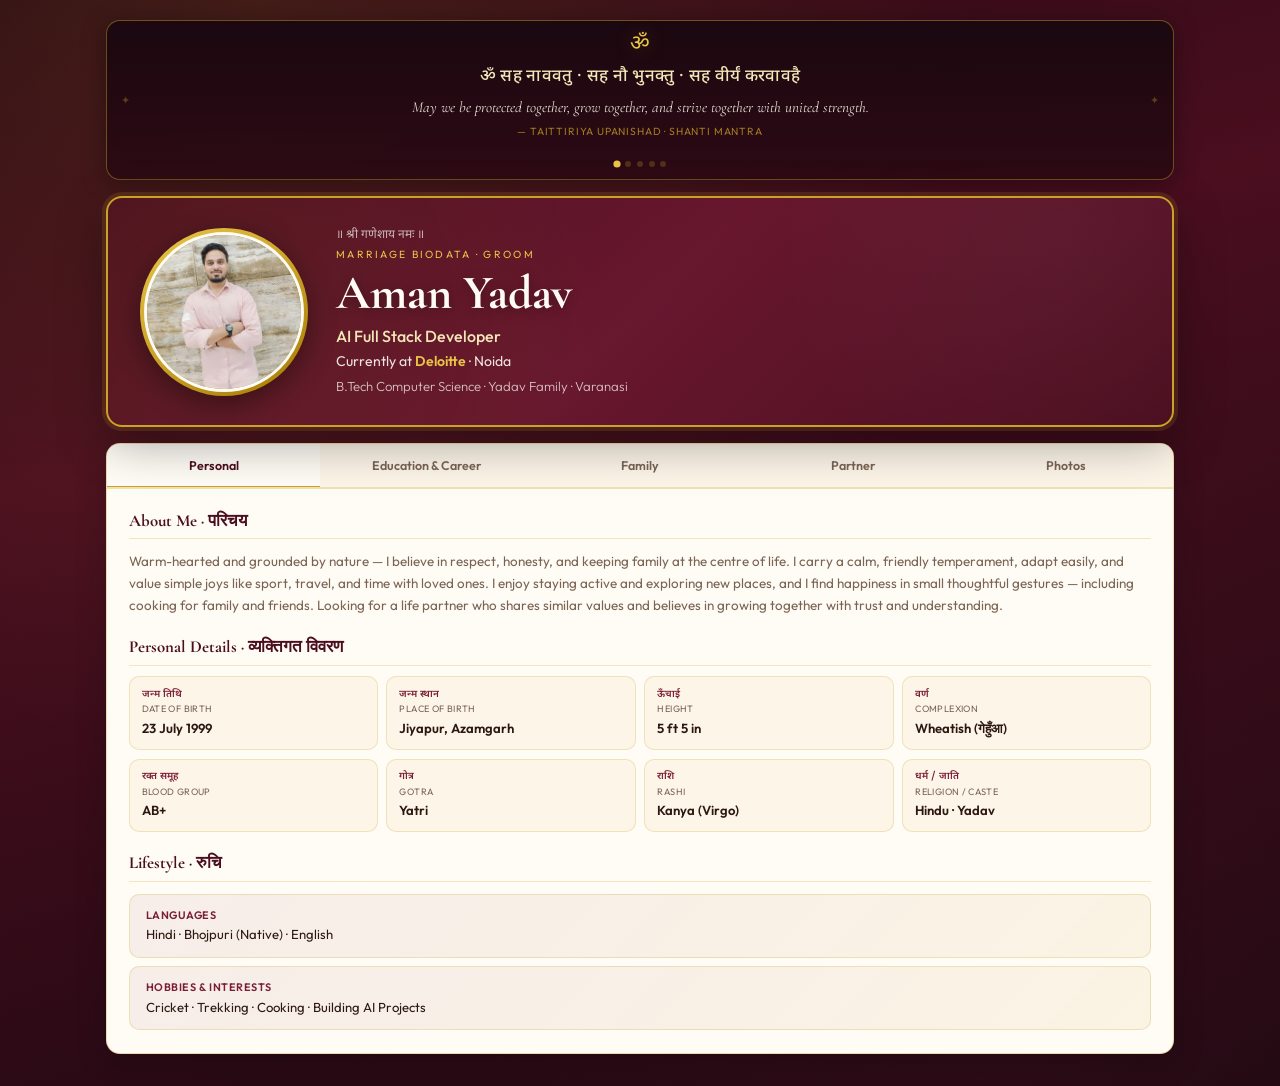
==== commit 31c4e853: "Reorganize biodata into five tabs and refresh personal details." ====
--- a/index.html
+++ b/index.html
@@ -58,26 +58,26 @@
         <p class="hero-invocation">॥ श्री गणेशाय नमः ॥</p>
         <p class="hero-label">Marriage Biodata · Groom</p>
         <h1 class="hero-name">Aman Yadav</h1>
-        <p class="hero-tagline">AI Full Stack Developer @ Deloitte · B.Tech CSE</p>
-        <div class="hero-chips">
-          <span class="chip">23 Jul 1999</span>
-          <span class="chip">5′5″</span>
-          <span class="chip">AB+</span>
-          <span class="chip">Kanya · Yatri</span>
-          <span class="chip">Wheatish</span>
-        </div>
+        <p class="hero-role">AI Full Stack Developer</p>
+        <p class="hero-org">Currently at <strong>Deloitte</strong> · Noida</p>
+        <p class="hero-tagline">B.Tech Computer Science · Yadav Family · Varanasi</p>
       </div>
     </section>
 
     <section class="panel panel-info">
       <nav class="tab-nav" role="tablist">
         <button class="tab active" role="tab" data-tab="personal" aria-selected="true">Personal</button>
-        <button class="tab" role="tab" data-tab="career">Career</button>
+        <button class="tab" role="tab" data-tab="career">Education &amp; Career</button>
         <button class="tab" role="tab" data-tab="family">Family</button>
-        <button class="tab" role="tab" data-tab="more">More</button>
+        <button class="tab" role="tab" data-tab="partner">Partner</button>
+        <button class="tab" role="tab" data-tab="photos">Photos</button>
       </nav>
 
       <div class="tab-panel active" id="tab-personal" role="tabpanel">
+        <h3 class="section-title">About Me · परिचय</h3>
+        <p class="about-text">Warm-hearted and grounded by nature — I believe in respect, honesty, and keeping family at the centre of life. I carry a calm, friendly temperament, adapt easily, and value simple joys like sport, travel, and time with loved ones. I enjoy staying active and exploring new places, and I find happiness in small thoughtful gestures — including cooking for family and friends. Looking for a life partner who shares similar values and believes in growing together with trust and understanding.</p>
+
+        <h3 class="section-title">Personal Details · व्यक्तिगत विवरण</h3>
         <div class="stat-cards">
           <div class="stat-card">
             <span class="stat-hi">जन्म तिथि</span>
@@ -120,19 +120,28 @@
             <span class="stat-value">Hindu · Yadav</span>
           </div>
         </div>
+
+        <h3 class="section-title">Lifestyle · रुचि</h3>
         <div class="detail-banner">
-          <span class="detail-banner-key">Languages · Hobbies</span>
-          <span class="detail-banner-val">Hindi · English · Technology · AI Products · Reading · Travel</span>
+          <span class="detail-banner-key">Languages</span>
+          <span class="detail-banner-val">Hindi · Bhojpuri (Native) · English</span>
+        </div>
+        <div class="detail-banner">
+          <span class="detail-banner-key">Hobbies &amp; Interests</span>
+          <span class="detail-banner-val">Cricket · Trekking · Cooking · Building AI Projects</span>
         </div>
       </div>
 
       <div class="tab-panel" id="tab-career" role="tabpanel">
+        <h3 class="section-title">Current Role · वर्तमान पद</h3>
         <div class="highlight-card">
-          <div class="highlight-badge">Current</div>
+          <div class="highlight-badge">Present · Deloitte</div>
           <h3>AI Full Stack Developer</h3>
-          <p class="highlight-org">Deloitte · Noida</p>
-          <p class="highlight-desc">Building enterprise AI solutions — React, Next.js, NestJS, Node.js, AWS, LLM Integration</p>
-        </div>
+          <p class="highlight-org">Deloitte · Noida, Uttar Pradesh</p>
+          <p class="highlight-desc">Building enterprise AI solutions for global clients — React, Next.js, NestJS, Node.js, AWS, LLM Integration</p>
+        </div>
+
+        <h3 class="section-title">Education · शिक्षा</h3>
         <div class="timeline">
           <div class="timeline-item">
             <div class="timeline-dot"></div>
@@ -141,6 +150,17 @@
               <span>Rajkiya Engineering College, Sonbhadra (APJAKTU) · 2017 – 2021</span>
             </div>
           </div>
+        </div>
+
+        <h3 class="section-title">Work Experience · अनुभव</h3>
+        <div class="timeline">
+          <div class="timeline-item">
+            <div class="timeline-dot"></div>
+            <div class="timeline-content">
+              <strong>AI Full Stack Developer — Deloitte</strong>
+              <span>Present · Noida · Enterprise AI · React · Next.js · AWS · LLM</span>
+            </div>
+          </div>
           <div class="timeline-item">
             <div class="timeline-dot"></div>
             <div class="timeline-content">
@@ -151,11 +171,13 @@
           <div class="timeline-item">
             <div class="timeline-dot"></div>
             <div class="timeline-content">
-              <strong>~5 Years Experience</strong>
+              <strong>Previous Experience (~5 Years)</strong>
               <span>Manentia AI · BYJU'S · PixelPhant · E-commerce · EdTech</span>
             </div>
           </div>
         </div>
+
+        <h3 class="section-title">Skills · विशेषज्ञता</h3>
         <div class="skill-cloud">
           <span>React</span><span>Next.js</span><span>TypeScript</span><span>Node.js</span>
           <span>NestJS</span><span>PostgreSQL</span><span>MongoDB</span><span>AWS</span>
@@ -164,6 +186,7 @@
       </div>
 
       <div class="tab-panel" id="tab-family" role="tabpanel">
+        <h3 class="section-title">Family Background · पारिवारिक पृष्ठभूमि</h3>
         <div class="family-grid">
           <article class="family-card">
             <span class="family-rel">पिता · Father</span>
@@ -198,7 +221,7 @@
           <article class="family-card">
             <span class="family-rel">छोटा भाई · Younger Brother</span>
             <h4>Anuj Yadav</h4>
-            <p>B.E. CSE · Working in ERP</p>
+            <p>B.E. CSE · Product Manager at ERP</p>
           </article>
         </div>
         <div class="detail-banner">
@@ -207,43 +230,47 @@
         </div>
       </div>
 
-      <div class="tab-panel" id="tab-more" role="tabpanel">
-        <div class="more-grid">
-          <div class="more-card">
-            <h4>📍 Address</h4>
-            <p><strong>Current:</strong> Vindhyavasani Nagar, Orderly Bazaar, Varanasi, UP</p>
-            <p><strong>Permanent:</strong> Village Jiyapur, Post Haraura, Azamgarh, UP — 276126</p>
-            <p><strong>Work:</strong> Noida, Uttar Pradesh</p>
-          </div>
-          <div class="more-card">
-            <h4>💫 Partner Preferences</h4>
-            <ul class="pref-mini">
-              <li>Well-educated, family-oriented</li>
-              <li>Understanding &amp; supportive nature</li>
-              <li>Graduate or above preferred</li>
-              <li>Respect for family values &amp; traditions</li>
-              <li>Cultured family background · Settle in India</li>
-            </ul>
-          </div>
-          <div class="more-card contact-card">
-            <h4>📞 Contact for Alliance</h4>
-            <p class="contact-text">Phone: Available on request through family</p>
-            <p class="footer-note">॥ मांगलिक विवाह हेतु योग्य ॥ · Verified by family</p>
-          </div>
-        </div>
-      </div>
-    </section>
-
-    <section class="panel panel-gallery" aria-label="More Photographs">
-      <div class="panel-head">
-        <span class="panel-icon">🖼</span>
-        <div>
-          <h2>More Photographs</h2>
-          <span class="panel-sub">अन्य फोटोग्राफ · <span id="photoCounter">1 / 13</span></span>
-        </div>
-      </div>
-
-      <div class="gallery-body">
+      <div class="tab-panel" id="tab-partner" role="tabpanel">
+        <h3 class="section-title">Partner Preferences · जीवनसाथी की अपेक्षाएँ</h3>
+        <ul class="pref-list">
+          <li>Well-educated, family-oriented girl</li>
+          <li>Understanding &amp; supportive nature</li>
+          <li>Graduate or above preferred</li>
+          <li>Respect for family values &amp; traditions</li>
+          <li>Cultured &amp; decent family background</li>
+          <li>Willing to settle in India</li>
+        </ul>
+
+        <h3 class="section-title">Address · पता</h3>
+        <div class="detail-rows">
+          <div class="detail-row-item">
+            <span class="detail-row-key">Current Address</span>
+            <span class="detail-row-val">Vindhyavasani Nagar, Orderly Bazaar, Varanasi, UP</span>
+          </div>
+          <div class="detail-row-item">
+            <span class="detail-row-key">Permanent Address</span>
+            <span class="detail-row-val">Village Jiyapur, Post Haraura, Azamgarh, UP — 276126</span>
+          </div>
+          <div class="detail-row-item">
+            <span class="detail-row-key">Work Location</span>
+            <span class="detail-row-val">Noida, Uttar Pradesh</span>
+          </div>
+          <div class="detail-row-item">
+            <span class="detail-row-key">Native Place</span>
+            <span class="detail-row-val">Jiyapur, Azamgarh, UP</span>
+          </div>
+        </div>
+
+        <div class="contact-card inline-contact">
+          <h4>📞 Contact for Alliance · सम्पर्क</h4>
+          <p class="contact-text">Phone: Available on request through family</p>
+          <p class="footer-note">॥ मांगलिक विवाह हेतु योग्य ॥ · Verified by family</p>
+        </div>
+      </div>
+
+      <div class="tab-panel tab-panel-photos" id="tab-photos" role="tabpanel">
+        <h3 class="section-title">Photographs · फोटोग्राफ · <span id="photoCounter">1 / 13</span></h3>
+        <div class="gallery-body">
         <button class="carousel-btn prev" id="carouselPrev" aria-label="Previous photo">‹</button>
         <div class="carousel-stage">
           <div class="carousel-track" id="carouselTrack">
@@ -280,6 +307,7 @@
         <button class="thumb" data-index="11"><img src="pic/web/thumb-DSC01530.jpg" alt="" loading="lazy" decoding="async" /></button>
         <button class="thumb" data-index="12"><img src="pic/web/thumb-DSC01570.jpg" alt="" loading="lazy" decoding="async" /></button>
       </div>
+      </div>
     </section>
 
   </main>
--- a/styles.css
+++ b/styles.css
@@ -246,27 +246,28 @@
 }
 
 .hero-tagline {
-  font-size: 0.9rem;
-  color: rgba(255, 251, 245, 0.88);
+  font-size: 0.82rem;
+  color: rgba(255, 251, 245, 0.75);
   font-weight: 300;
   margin-top: 0.35rem;
 }
 
-.hero-chips {
-  display: flex;
-  flex-wrap: wrap;
-  gap: 0.4rem;
-  margin-top: 0.85rem;
-}
-
-.chip {
-  font-size: 0.7rem;
+.hero-role {
+  font-size: 1rem;
+  color: var(--gold-pale);
   font-weight: 500;
-  color: var(--gold-pale);
-  background: rgba(255, 255, 255, 0.1);
-  border: 1px solid rgba(201, 162, 39, 0.45);
-  padding: 0.3rem 0.7rem;
-  border-radius: 20px;
+  margin-top: 0.35rem;
+}
+
+.hero-org {
+  font-size: 0.88rem;
+  color: rgba(255, 251, 245, 0.9);
+  margin-top: 0.2rem;
+}
+
+.hero-org strong {
+  color: var(--gold-bright);
+  font-weight: 600;
 }
 
 /* ─── Panels ─── */
@@ -317,14 +318,20 @@
   display: flex;
   border-bottom: 2px solid rgba(201, 162, 39, 0.25);
   background: var(--cream-warm);
-}
+  overflow-x: auto;
+  scrollbar-width: none;
+  -webkit-overflow-scrolling: touch;
+}
+
+.tab-nav::-webkit-scrollbar { display: none; }
 
 .tab {
   flex: 1;
+  min-width: max-content;
   font-family: var(--ff-body);
-  font-size: 0.82rem;
+  font-size: 0.78rem;
   font-weight: 600;
-  padding: 0.85rem 0.5rem;
+  padding: 0.85rem 0.85rem;
   border: none;
   background: none;
   color: var(--text-muted);
@@ -332,6 +339,7 @@
   border-bottom: 3px solid transparent;
   margin-bottom: -2px;
   transition: color 0.2s, border-color 0.2s;
+  white-space: nowrap;
 }
 
 .tab:hover { color: var(--maroon); }
@@ -348,6 +356,31 @@
 }
 
 .tab-panel.active { display: block; }
+
+.section-title {
+  font-family: var(--ff-display);
+  font-size: 1.05rem;
+  color: var(--maroon-dark);
+  font-weight: 700;
+  margin-bottom: 0.65rem;
+  padding-bottom: 0.35rem;
+  border-bottom: 1px solid rgba(201, 162, 39, 0.25);
+}
+
+.section-title:not(:first-child) {
+  margin-top: 1.1rem;
+}
+
+.about-text {
+  font-size: 0.84rem;
+  color: var(--text-muted);
+  line-height: 1.65;
+  margin-bottom: 0.25rem;
+}
+
+.detail-banner + .detail-banner {
+  margin-top: 0.5rem;
+}
 
 /* ─── Stat cards ─── */
 .stat-cards {
@@ -535,79 +568,78 @@
   line-height: 1.45;
 }
 
-/* ─── More tab ─── */
-.more-grid {
+/* ─── Partner tab ─── */
+.pref-list {
+  list-style: none;
   display: grid;
   grid-template-columns: 1fr 1fr;
-  gap: 0.6rem;
-}
-
-.more-card {
-  background: var(--cream-warm);
-  border: 1px solid rgba(201, 162, 39, 0.25);
-  border-radius: 10px;
-  padding: 0.85rem 1rem;
-}
-
-.more-card h4 {
-  font-family: var(--ff-display);
-  font-size: 1rem;
-  color: var(--maroon-dark);
-  margin-bottom: 0.35rem;
-}
-
-.more-card p {
-  font-size: 0.76rem;
-  color: var(--text-muted);
-  line-height: 1.5;
-  margin-bottom: 0.2rem;
-}
-
-.more-card p strong { color: var(--text); }
-
-.contact-card {
-  grid-column: 1 / -1;
-  background: linear-gradient(135deg, var(--maroon-dark), var(--maroon));
-  color: var(--cream);
-  border-color: rgba(201, 162, 39, 0.35);
-}
-
-.contact-card h4 { color: var(--gold-bright); }
-
-.contact-text {
-  font-size: 0.85rem !important;
-  color: rgba(255, 251, 245, 0.92) !important;
-}
-
-.footer-note {
-  font-family: var(--ff-hindi);
-  font-size: 0.68rem !important;
-  opacity: 0.75;
-  margin-top: 0.35rem !important;
-  color: rgba(255, 251, 245, 0.8) !important;
-}
-
-.pref-mini {
-  list-style: none;
-  display: flex;
-  flex-direction: column;
-  gap: 0.2rem;
-}
-
-.pref-mini li {
-  font-size: 0.74rem;
+  gap: 0.35rem 1rem;
+  margin-bottom: 0.25rem;
+}
+
+.pref-list li {
+  font-size: 0.78rem;
   color: var(--text-muted);
   padding-left: 0.85rem;
   position: relative;
-}
-
-.pref-mini li::before {
+  line-height: 1.45;
+}
+
+.pref-list li::before {
   content: '◆';
   position: absolute;
   left: 0;
   color: var(--gold);
   font-size: 0.45rem;
-  top: 0.35rem;
+  top: 0.4rem;
+}
+
+.detail-rows {
+  display: flex;
+  flex-direction: column;
+  gap: 0.55rem;
+}
+
+.detail-row-item {
+  background: var(--cream-warm);
+  border: 1px solid rgba(201, 162, 39, 0.2);
+  border-radius: 10px;
+  padding: 0.65rem 0.85rem;
+}
+
+.detail-row-key {
+  display: block;
+  font-size: 0.65rem;
+  font-weight: 600;
+  color: var(--maroon);
+  text-transform: uppercase;
+  letter-spacing: 0.05em;
+}
+
+.detail-row-val {
+  display: block;
+  font-size: 0.82rem;
+  color: var(--text);
+  margin-top: 0.15rem;
+  line-height: 1.45;
+}
+
+.contact-card.inline-contact {
+  margin-top: 1.1rem;
+  border-radius: 12px;
+  padding: 1rem 1.15rem;
+}
+
+.tab-panel-photos {
+  padding-bottom: 1rem;
+}
+
+.tab-panel-photos .gallery-body {
+  padding: 0.5rem 0 0.75rem;
+}
+
+.tab-panel-photos .thumb-strip {
+  padding: 0 0 0.25rem;
 }
 
 /* ─── Photo gallery ─── */
@@ -720,7 +752,7 @@
 @media (max-width: 900px) {
   .stat-cards { grid-template-columns: repeat(2, 1fr); }
   .family-grid { grid-template-columns: repeat(2, 1fr); }
-  .more-grid { grid-template-columns: 1fr; }
+  .pref-list { grid-template-columns: 1fr; }
 }
 
 @media (max-width: 640px) {
@@ -743,7 +775,7 @@
 
   .hero-content { text-align: center; }
 
-  .hero-chips { justify-content: center; }
+  .tab { font-size: 0.72rem; padding: 0.75rem 0.65rem; }
 
   .stat-cards { grid-template-columns: 1fr 1fr; }
   .family-grid { grid-template-columns: 1fr; }
@@ -764,7 +796,7 @@
   .tab-nav { display: none; }
   .tab-panel { display: block !important; page-break-inside: avoid; }
   .tab-panel:not(#tab-personal) { display: none !important; }
-  .panel-gallery { page-break-before: always; }
+  #tab-photos { page-break-before: always; }
   .carousel-slide { position: static; opacity: 1 !important; }
   .carousel-slide:not(.active) { display: none; }
   .carousel-btn, .thumb-strip { display: none; }
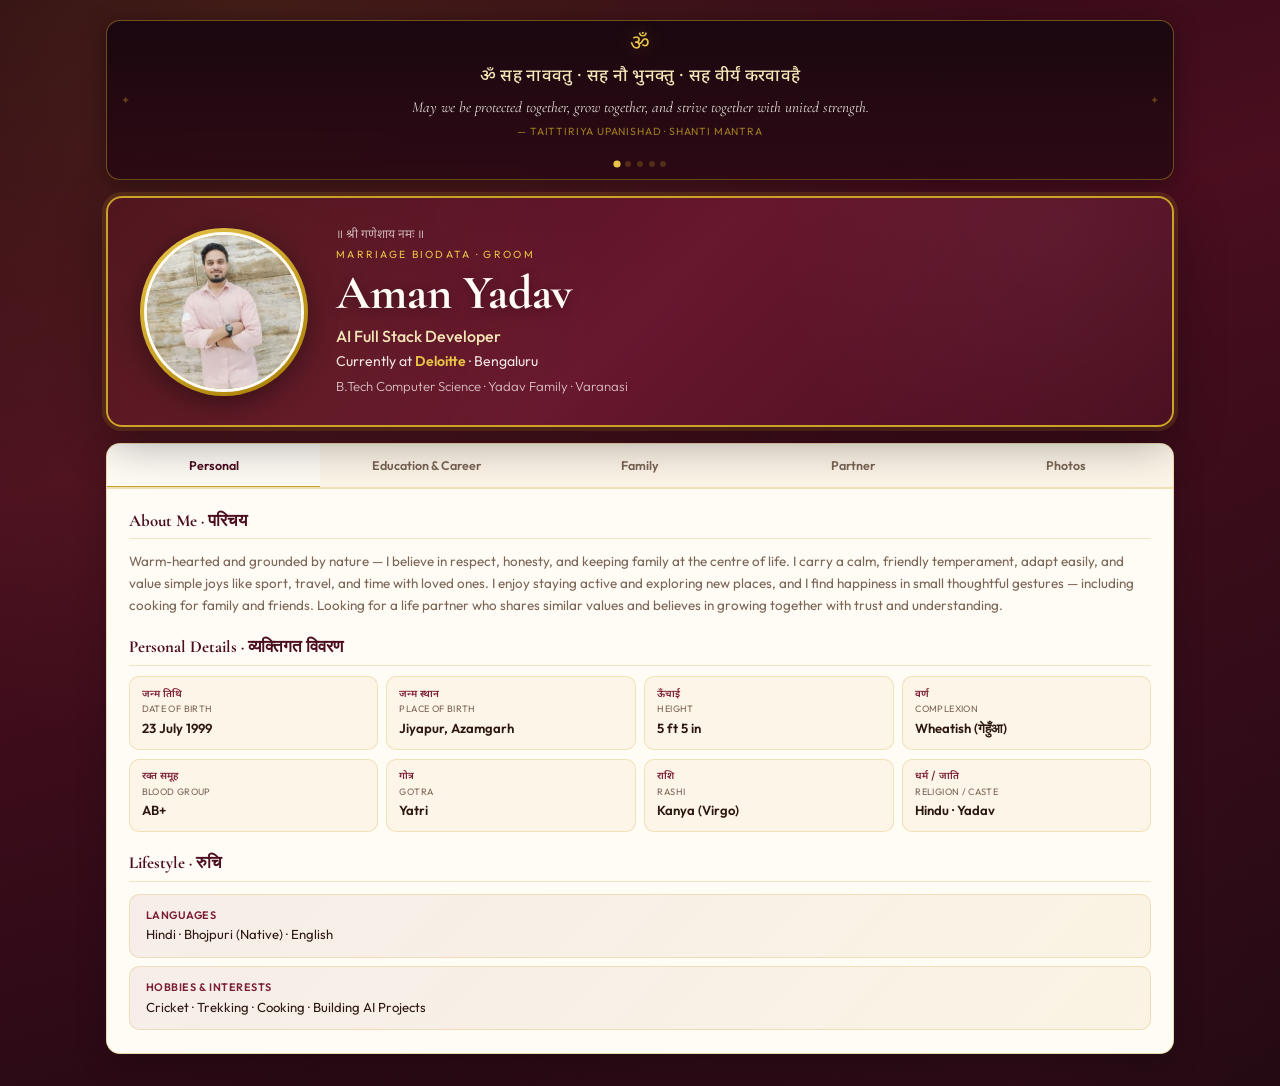
==== commit 4ad119c2: "Update Deloitte work location from Noida to Bengaluru. Co-authored-by: Cursor <cursoragent@cursor.co" ====
--- a/index.html
+++ b/index.html
@@ -59,7 +59,7 @@
         <p class="hero-label">Marriage Biodata · Groom</p>
         <h1 class="hero-name">Aman Yadav</h1>
         <p class="hero-role">AI Full Stack Developer</p>
-        <p class="hero-org">Currently at <strong>Deloitte</strong> · Noida</p>
+        <p class="hero-org">Currently at <strong>Deloitte</strong> · Bengaluru</p>
         <p class="hero-tagline">B.Tech Computer Science · Yadav Family · Varanasi</p>
       </div>
     </section>
@@ -137,7 +137,7 @@
         <div class="highlight-card">
           <div class="highlight-badge">Present · Deloitte</div>
           <h3>AI Full Stack Developer</h3>
-          <p class="highlight-org">Deloitte · Noida, Uttar Pradesh</p>
+          <p class="highlight-org">Deloitte · Bengaluru, Karnataka</p>
           <p class="highlight-desc">Building enterprise AI solutions for global clients — React, Next.js, NestJS, Node.js, AWS, LLM Integration</p>
         </div>
 
@@ -158,7 +158,7 @@
             <div class="timeline-dot"></div>
             <div class="timeline-content">
               <strong>AI Full Stack Developer — Deloitte</strong>
-              <span>Present · Noida · Enterprise AI · React · Next.js · AWS · LLM</span>
+              <span>Present · Bengaluru · Enterprise AI · React · Next.js · AWS · LLM</span>
             </div>
           </div>
           <div class="timeline-item">
@@ -253,7 +253,7 @@
           </div>
           <div class="detail-row-item">
             <span class="detail-row-key">Work Location</span>
-            <span class="detail-row-val">Noida, Uttar Pradesh</span>
+            <span class="detail-row-val">Bengaluru, Karnataka</span>
           </div>
           <div class="detail-row-item">
             <span class="detail-row-key">Native Place</span>
